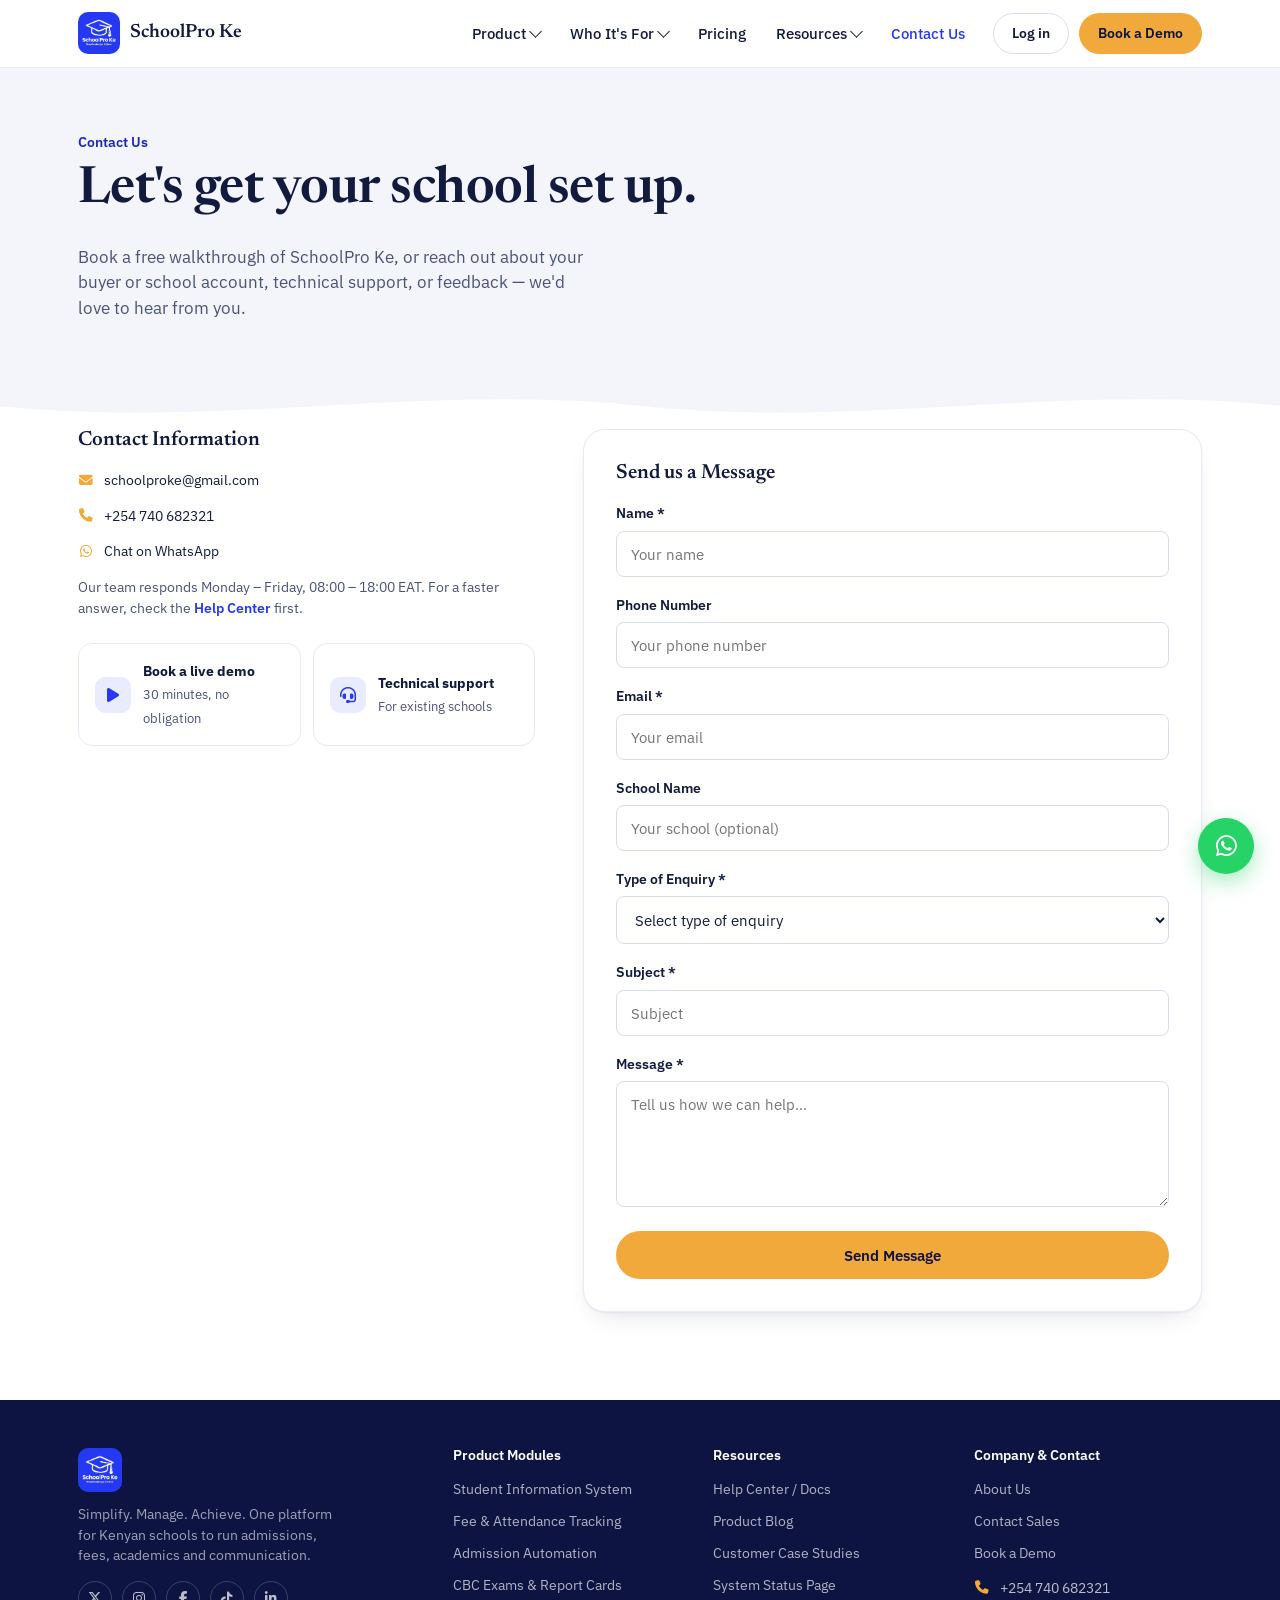
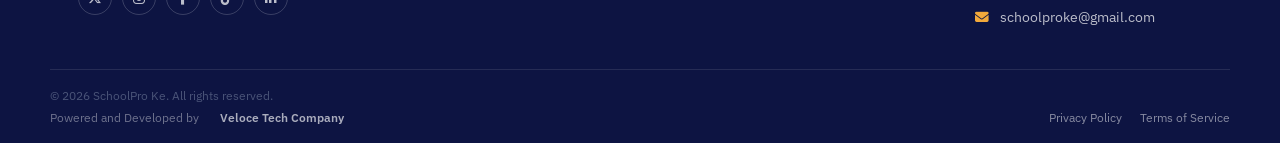
==== contact.html @ 2eb666d4 "Update contact.html" ====
<!DOCTYPE html>
<html lang="en">
<head>
<meta charset="UTF-8">
<meta name="viewport" content="width=device-width, initial-scale=1.0, viewport-fit=cover">
<title>Contact Us / Book a Demo · SchoolPro Ke</title>
<meta name="description" content="Book a free demo of SchoolPro Ke or get in touch with our team about buyer or school accounts, technical support, or feedback.">
<link rel="canonical" href="https://schoolproke.co.ke/contact.html">
<script type="application/ld+json">
{
  "@context": "https://schema.org",
  "@type": "Organization",
  "name": "SchoolPro Ke",
  "url": "https://schoolproke.co.ke/",
  "contactPoint": {
    "@type": "ContactPoint",
    "telephone": "+254740682321",
    "contactType": "customer service",
    "email": "schoolproke@gmail.com"
  },
  "address": {
    "@type": "PostalAddress",
    "addressCountry": "KE"
  }
}
</script>
<link rel="icon" type="image/png" href="assets/logo.png">
<link rel="stylesheet" href="https://cdnjs.cloudflare.com/ajax/libs/font-awesome/6.5.1/css/all.min.css">
<link rel="stylesheet" href="style.css">
</head>
<body>

<!-- ============================= HEADER ============================= -->
<header class="header">
  <div class="navbar">
    <a href="index.html" class="logo-link">
      <img src="assets/logo.png" alt="SchoolPro Ke logo">
      <span class="logo-wordmark">SchoolPro Ke</span>
    </a>
    <div class="nav-menu-wrap" id="navMenu">
      <ul class="nav-links">
        <li class="has-dropdown">
          <button class="nav-top-link" type="button">Product <span class="chevron"></span></button>
          <div class="dropdown">
            <div class="dropdown-group">
              <span class="dropdown-label">Core SIS</span>
              <a class="dropdown-item" href="index.html#core-sis">Student Information System<span class="item-sub">Enrolment, records, streams &amp; status</span></a>
              <a class="dropdown-item" href="index.html#core-sis">Attendance &amp; Timetabling<span class="item-sub">Daily attendance, conflict-free timetables</span></a>
            </div>
            <div class="dropdown-group">
              <span class="dropdown-label">Fee Management</span>
              <a class="dropdown-item" href="index.html#fee-management">Fee Collection &amp; M-Pesa<span class="item-sub">Payments, structures, notices &amp; SMS</span></a>
              <a class="dropdown-item" href="index.html#fee-management">Fee Analytics<span class="item-sub">Expected vs. collected, arrears</span></a>
            </div>
            <div class="dropdown-group">
              <span class="dropdown-label">Parent App</span>
              <a class="dropdown-item" href="index.html#communication">Parent Portal<span class="item-sub">Report cards, statements, attendance</span></a>
              <a class="dropdown-item" href="index.html#communication">Announcements &amp; SMS<span class="item-sub">Approved updates to guardians</span></a>
            </div>
          </div>
        </li>
        <li class="has-dropdown">
          <button class="nav-top-link" type="button">Who It's For <span class="chevron"></span></button>
          <div class="dropdown">
            <a class="dropdown-item" href="index.html#roles?role=principals">For Principals<span class="item-sub">A school-wide dashboard, every approval in one place</span></a>
            <a class="dropdown-item" href="index.html#roles?role=teachers">For Teachers<span class="item-sub">Attendance, CBC marks, syllabus &amp; lesson plans</span></a>
            <a class="dropdown-item" href="index.html#roles?role=parents">For Parents<span class="item-sub">Fees, results and attendance in one place</span></a>
            <a class="dropdown-item" href="for-registrars-accountants.html">For Registrars &amp; Accountants<span class="item-sub">Admissions, staff accounts, fee structures</span></a>
            <a class="dropdown-item" href="for-librarians.html">For Librarians<span class="item-sub">Catalogue, issue, track returns</span></a>
          </div>
        </li>
        <li><a href="pricing.html">Pricing</a></li>
        <li class="has-dropdown">
          <button class="nav-top-link" type="button">Resources <span class="chevron"></span></button>
          <div class="dropdown">
            <a class="dropdown-item" href="resources.html#help-center">Help Center / Docs</a>
            <a class="dropdown-item" href="resources.html#blog">Product Blog</a>
            <a class="dropdown-item" href="resources.html#case-studies">Customer Case Studies</a>
            <a class="dropdown-item" href="resources.html#status">System Status</a>
          </div>
        </li>
        <li><a href="contact.html" class="active">Contact Us</a></li>
      </ul>
      <div class="nav-right">
        <a href="https://app-5-from-app-4-edwinbase-done-f38dc57e.base44.app/" target="_blank" rel="noopener noreferrer" class="btn btn-ghost btn-small">Log in</a>
        <a href="contact.html" class="btn btn-primary btn-small">Book a Demo</a>
      </div>
    </div>
    <button class="hamburger" id="hamburger" aria-label="Toggle menu"><span class="bar"></span><span class="bar"></span><span class="bar"></span></button>
  </div>
</header>

<!-- ============================= PAGE HERO ============================= -->
<section class="page-hero">
  <div class="container">
    <span class="eyebrow">Contact Us</span>
    <h1>Let's get your school set up.</h1>
    <p>Book a free walkthrough of SchoolPro Ke, or reach out about your buyer or school account, technical support, or feedback — we'd love to hear from you.</p>
  </div>
  <div class="wave-divider"><svg viewBox="0 0 1200 60" preserveAspectRatio="none"><path d="M0,30 C200,60 400,0 600,30 C800,60 1000,0 1200,30 L1200,60 L0,60 Z" fill="#FFFFFF"></path></svg></div>
</section>

<section class="section" style="padding-top:0;">
  <div class="container contact-grid">

    <!-- LEFT: Contact information -->
    <div class="contact-info">
      <h3>Contact Information</h3>

      <div class="footer-contact-item" style="margin-bottom: 15px; color: var(--ink);">
        <i class="fas fa-envelope"></i>
        <a href="mailto:schoolproke@gmail.com">schoolproke@gmail.com</a>
      </div>

      <div class="footer-contact-item" style="margin-bottom: 15px; color: var(--ink);">
        <i class="fas fa-phone"></i>
        <a href="tel:+254740682321">+254 740 682321</a>
      </div>

      <div class="footer-contact-item" style="margin-bottom: 15px; color: var(--ink);">
        <i class="fab fa-whatsapp"></i>
        <a href="https://wa.me/254740682321?text=Hello%20SchoolPro%20Ke%2C%20I%20would%20like%20to%20book%20a%20demo." target="_blank" rel="noopener noreferrer">Chat on WhatsApp</a>
      </div>

      <p style="font-size:0.88rem; color:var(--ink-soft);">Our team responds Monday – Friday, 08:00 – 18:00 EAT. For a faster answer, check the <a href="resources.html#help-center" style="color:var(--blue); font-weight:600;">Help Center</a> first.</p>

      <div class="contact-shortcuts">
        <div class="shortcut-card">
          <div class="ic"><i class="fas fa-play"></i></div>
          <div><strong>Book a live demo</strong><span>30 minutes, no obligation</span></div>
        </div>
        <div class="shortcut-card">
          <div class="ic"><i class="fas fa-headset"></i></div>
          <div><strong>Technical support</strong><span>For existing schools</span></div>
        </div>
      </div>
    </div>

    <!-- RIGHT: Contact Form (UPDATED with FormSubmit) -->
    <div class="contact-form">
      <h3>Send us a Message</h3>

      <!-- NEW FORM – standard POST to FormSubmit with auto-reply and CC -->
      <form action="https://formsubmit.co/schoolproke@gmail.com" method="POST">

        <!-- Hidden fields for FormSubmit -->
        <input type="hidden" name="_cc" value="mweterie9@gmail.com">
        <input type="hidden" name="_autoresponse" value="Thanks for your message, Our Team will keep in touch with you soon! Please note this is a System autoreply.">
        <input type="hidden" name="_template" value="table">
        <input type="hidden" name="_subject" value="New enquiry — SchoolPro Ke website">
        <input type="hidden" name="_next" value="https://velocetechcompany.com/thanks.html"> <!-- change to your actual thank-you page -->

        <div class="form-group">
          <label>Name *</label>
          <input type="text" id="name" name="name" placeholder="Your name" required>
        </div>
        <div class="form-group">
          <label>Phone Number</label>
          <input type="tel" id="phone" name="phone" placeholder="Your phone number">
        </div>
        <div class="form-group">
          <label>Email *</label>
          <input type="email" id="email" name="email" placeholder="Your email" required>
        </div>
        <div class="form-group">
          <label>School Name</label>
          <input type="text" id="schoolName" name="schoolName" placeholder="Your school (optional)">
        </div>
        <div class="form-group">
          <label>Type of Enquiry *</label>
          <select id="enquiryType" name="enquiryType" required>
            <option value="" disabled selected>Select type of enquiry</option>
            <option value="Book a Demo">Book a Demo</option>
            <option value="Buyer/School Account Assistance">Buyer/School Account Assistance</option>
            <option value="Technical Support">Technical Support</option>
            <option value="Leave Feedback">Leave Feedback</option>
          </select>
        </div>
        <div class="form-group">
          <label>Subject *</label>
          <input type="text" id="subject" name="subject" placeholder="Subject" required>
        </div>
        <div class="form-group">
          <label>Message *</label>
          <textarea id="message" name="message" rows="5" placeholder="Tell us how we can help..." required></textarea>
        </div>

        <button type="submit" class="btn btn-primary btn-block">Send Message</button>
      </form>
    </div>

  </div>
</section>

<!-- ============================= FOOTER ============================= -->
<footer class="footer">
  <div class="container footer-top">
    <div class="footer-grid">
      <div class="footer-col">
        <a href="index.html" class="logo-link">
          <img src="assets/logo.png" alt="SchoolPro Ke logo" style="height:44px;width:44px;border-radius:10px;">
        </a>
        <p class="footer-brand-desc">Simplify. Manage. Achieve. One platform for Kenyan schools to run admissions, fees, academics and communication.</p>
        <div class="social-row">
          <a href="https://web.facebook.com/qiqiagns.edwin" target="_blank" rel="noopener noreferrer" aria-label="X (Twitter)"><i class="fab fa-x-twitter"></i></a>
          <a href="https://web.facebook.com/qiqiagns.edwin" target="_blank" rel="noopener noreferrer" aria-label="Instagram"><i class="fab fa-instagram"></i></a>
          <a href="https://web.facebook.com/qiqiagns.edwin" target="_blank" rel="noopener noreferrer" aria-label="Facebook"><i class="fab fa-facebook-f"></i></a>
          <a href="https://web.facebook.com/qiqiagns.edwin" target="_blank" rel="noopener noreferrer" aria-label="TikTok"><i class="fab fa-tiktok"></i></a>
          <a href="https://web.facebook.com/qiqiagns.edwin" target="_blank" rel="noopener noreferrer" aria-label="LinkedIn"><i class="fab fa-linkedin-in"></i></a>
        </div>
      </div>
      <div class="footer-col">
        <h4>Product Modules</h4>
        <ul class="footer-links">
          <li><a href="index.html#core-sis">Student Information System</a></li>
          <li><a href="index.html#fee-management">Fee &amp; Attendance Tracking</a></li>
          <li><a href="index.html#core-sis">Admission Automation</a></li>
          <li><a href="index.html#core-sis">CBC Exams &amp; Report Cards</a></li>
        </ul>
      </div>
      <div class="footer-col">
        <h4>Resources</h4>
        <ul class="footer-links">
          <li><a href="resources.html#help-center">Help Center / Docs</a></li>
          <li><a href="resources.html#blog">Product Blog</a></li>
          <li><a href="resources.html#case-studies">Customer Case Studies</a></li>
          <li><a href="resources.html#status">System Status Page</a></li>
        </ul>
      </div>
      <div class="footer-col">
        <h4>Company &amp; Contact</h4>
        <ul class="footer-links">
          <li><a href="contact.html">About Us</a></li>
          <li><a href="contact.html">Contact Sales</a></li>
          <li><a href="contact.html">Book a Demo</a></li>
        </ul>
        <div class="footer-contact-item" style="margin-top:14px;"><i class="fas fa-phone"></i><a href="tel:+254740682321">+254 740 682321</a></div>
        <div class="footer-contact-item"><i class="fas fa-envelope"></i><a href="mailto:schoolproke@gmail.com">schoolproke@gmail.com</a></div>
      </div>
    </div>
  </div>
  <div class="container footer-bottom">
    <div class="footer-bottom-left">
      <p>© 2026 SchoolPro Ke. All rights reserved.</p>
      <p class="powered-by">Powered and Developed by <a href="https://velocetechcompany.com/" target="_blank" rel="noopener noreferrer">Veloce Tech Company</a></p>
    </div>
    <div>
      <a href="privacy-policy.html">Privacy Policy</a>
      <a href="terms.html">Terms of Service</a>
    </div>
  </div>
</footer>

<a href="https://wa.me/254740682321?text=Hello%20SchoolPro%20Ke%2C%20I%20would%20like%20to%20book%20a%20demo."
   class="whatsapp-float" target="_blank" rel="noopener noreferrer" aria-label="Chat on WhatsApp"><i class="fab fa-whatsapp"></i></a>

<script src="script.js"></script>
<!-- No more AJAX handler – the form submits normally with reCAPTCHA and auto-reply -->
</body>
</html>
---- style.css ----
/* ===================================================================
   SchoolPro Ke Ã¢â‚¬â€ Design System
   Ledger-meets-classroom: a deep school blue, warm marigold accent,
   a serif for headlines (report-card gravitas) and a technical sans
   for UI copy, with mono used only for figures Ã¢â‚¬â€ fee amounts, admission
   numbers Ã¢â‚¬â€ the way a register or receipt would set them.
   =================================================================== */

@import url('https://fonts.googleapis.com/css2?family=Newsreader:ital,opsz,wght@0,6..72,500;0,6..72,600;0,6..72,700;1,6..72,500&family=IBM+Plex+Sans:wght@400;500;600;700&family=IBM+Plex+Mono:wght@500;600&display=swap');

:root{
  --ink:        #121B3E;
  --ink-soft:   #4A5478;
  --blue:       #2639F2;
  --blue-dark:  #1B29B8;
  --blue-deep:  #0D1442;
  --paper:      #F3F5FA;
  --paper-alt:  #E9EDF8;
  --white:      #FFFFFF;
  --amber:      #F2A93B;
  --amber-dark: #C9840F;
  --green:      #1C8A5B;
  --green-soft: #E4F3EC;
  --line:       #D7DEEA;
  --line-soft:  #E7EBF4;

  --font-display: 'Newsreader', Georgia, serif;
  --font-body: 'IBM Plex Sans', -apple-system, BlinkMacSystemFont, 'Segoe UI', sans-serif;
  --font-mono: 'IBM Plex Mono', 'SFMono-Regular', Consolas, monospace;

  --radius-sm: 8px;
  --radius-md: 14px;
  --radius-lg: 22px;
  --shadow-card: 0 1px 2px rgba(18,27,62,0.06), 0 12px 28px -14px rgba(18,27,62,0.18);
  --max-width: 1180px;
}

*, *::before, *::after{ box-sizing: border-box; }
:focus-visible{ outline: 2.5px solid var(--blue); outline-offset: 2px; border-radius: 4px; }
html{ scroll-behavior: smooth; }
html:focus-within{ scroll-behavior: smooth; }
@media (prefers-reduced-motion: reduce){
  html{ scroll-behavior: auto; }
  *, *::before, *::after{ animation-duration: 0.01ms !important; animation-iteration-count: 1 !important; transition-duration: 0.01ms !important; }
}

html{ overflow-x: hidden; }
body{
  margin: 0;
  font-family: var(--font-body);
  color: var(--ink);
  background: var(--white);
  line-height: 1.5;
  -webkit-font-smoothing: antialiased;
  overflow-x: hidden;
}

h1,h2,h3,h4{
  font-family: var(--font-display);
  font-weight: 600;
  color: var(--ink);
  margin: 0 0 0.5em;
  line-height: 1.12;
}
h1{ font-size: clamp(2.3rem, 4vw, 3.4rem); font-weight: 600; letter-spacing: -0.01em; }
h2{ font-size: clamp(1.7rem, 2.6vw, 2.35rem); letter-spacing: -0.01em; }
h3{ font-size: 1.28rem; }
p{ margin: 0 0 1em; color: var(--ink-soft); max-width: 62ch; }
a{ color: inherit; text-decoration: none; }
ul{ margin: 0; padding: 0; list-style: none; }
img{ max-width: 100%; display: block; }
button{ font-family: inherit; }
.mono{ font-family: var(--font-mono); }

.container{ max-width: var(--max-width); margin: 0 auto; padding: 0 28px; }
.section{ padding: 88px 0; scroll-margin-top: 88px; }
[id]{ scroll-margin-top: 88px; }
.section-tight{ padding: 56px 0; }
.section-head{ max-width: 640px; margin-bottom: 44px; }
.section-head p{ font-size: 1.05rem; }

/* ---------- Buttons ---------- */
.btn{
  display: inline-flex;
  align-items: center;
  gap: 8px;
  padding: 13px 24px;
  border-radius: 999px;
  font-weight: 600;
  font-size: 0.96rem;
  border: 1.5px solid transparent;
  cursor: pointer;
  transition: transform 0.15s ease, background 0.15s ease, border-color 0.15s ease, color 0.15s ease;
  white-space: nowrap;
}
.btn:active{ transform: scale(0.97); }
.btn-primary{ background: var(--amber); color: var(--blue-deep); }
.btn-primary:hover{ background: var(--amber-dark); }
.btn-secondary{ background: var(--blue); color: var(--white); }
.btn-secondary:hover{ background: var(--blue-dark); }
.btn-ghost{ background: transparent; color: var(--ink); border-color: var(--line); }
.btn-ghost:hover{ border-color: var(--ink); }
.btn-outline-light{ background: transparent; color: var(--white); border-color: rgba(255,255,255,0.4); }
.btn-outline-light:hover{ border-color: var(--white); }
.btn-block{ width: 100%; justify-content: center; }
.btn-small{ padding: 9px 18px; font-size: 0.88rem; }
.btn-text{ display: inline-flex; align-items: center; gap: 6px; font-weight: 600; color: var(--blue); }
.btn-text:hover{ color: var(--blue-dark); }

/* ===================================================================
   Header
   =================================================================== */
.header{
  position: sticky;
  top: 0;
  z-index: 200;
  background: rgba(255,255,255,0.92);
  backdrop-filter: saturate(180%) blur(10px);
  border-bottom: 1px solid var(--line-soft);
}
.navbar{
  max-width: var(--max-width);
  margin: 0 auto;
  padding: 12px 28px;
  display: flex;
  align-items: center;
  justify-content: space-between;
  gap: 24px;
}
.logo-link{ display: flex; align-items: center; flex-shrink: 0; }
.logo-link img{ height: 42px; width: 42px; border-radius: 10px; }
.logo-wordmark{ font-family: var(--font-display); font-weight: 600; font-size: 1.2rem; margin-left: 10px; color: var(--ink); }

.nav-menu-wrap{ display: flex; align-items: center; gap: 6px; flex: 1; justify-content: flex-end; }
.nav-links{ display: flex; align-items: center; gap: 2px; }
.nav-links > li{ position: relative; }
.nav-links > li > a, .nav-links > li > button.nav-top-link{
  display: flex; align-items: center; gap: 5px;
  padding: 10px 14px;
  font-size: 0.95rem;
  font-weight: 500;
  color: var(--ink);
  border-radius: var(--radius-sm);
  background: none; border: none; cursor: pointer;
}
.nav-links > li > a:hover, .nav-links > li > button.nav-top-link:hover{ background: var(--paper); }
.nav-links > li > a.active{ color: var(--blue); }
.chevron{ width: 9px; height: 9px; border-right: 1.6px solid currentColor; border-bottom: 1.6px solid currentColor; transform: rotate(45deg); margin-top: -3px; transition: transform 0.15s ease; }
.has-dropdown:hover .chevron, .has-dropdown.open .chevron{ transform: rotate(225deg); margin-top: 3px; }

.dropdown{
  position: absolute;
  top: calc(100% + 10px);
  left: 0;
  min-width: 300px;
  background: var(--white);
  border: 1px solid var(--line-soft);
  border-radius: var(--radius-md);
  box-shadow: var(--shadow-card);
  padding: 10px;
  opacity: 0;
  visibility: hidden;
  transform: translateY(6px);
  transition: opacity 0.16s ease, transform 0.16s ease, visibility 0.16s;
}
.has-dropdown:hover .dropdown,
.has-dropdown.open .dropdown{
  opacity: 1; visibility: visible; transform: translateY(0);
}
.dropdown-group + .dropdown-group{ margin-top: 4px; padding-top: 8px; border-top: 1px solid var(--line-soft); }
.dropdown-label{ font-size: 0.72rem; font-weight: 600; color: var(--ink-soft); padding: 6px 10px 2px; }
.dropdown a.dropdown-item{
  display: flex; flex-direction: column; gap: 2px;
  padding: 9px 10px;
  border-radius: var(--radius-sm);
  font-size: 0.92rem;
  color: var(--ink);
}
.dropdown a.dropdown-item:hover{ background: var(--paper); }
.dropdown a.dropdown-item span.item-sub{ font-weight: 400; font-size: 0.8rem; color: var(--ink-soft); }

.nav-right{ display: flex; align-items: center; gap: 10px; margin-left: 8px; }
.hamburger{ display: none; flex-direction: column; gap: 4px; background: none; border: none; cursor: pointer; padding: 8px; }
.hamburger .bar{ width: 22px; height: 2px; background: var(--ink); border-radius: 2px; }

/* ===================================================================
   Hero
   =================================================================== */
.hero {
  position: relative;
  padding: 68px 0 40px;
  overflow: hidden;
}
.hero::before {
  content: '';
  position: absolute;
  inset: -8%;
  background:
    linear-gradient(rgba(255, 255, 255, 0.72), rgba(255, 255, 255, 0.72)),
    url('assets/hero-bg.jpg') center / cover no-repeat;
  animation: hero-background-motion 16s ease-in-out infinite alternate;
  transform-origin: center;
}
@keyframes hero-background-motion {
  from { transform: scale(1) rotate(0deg); }
  to { transform: scale(1.12) rotate(2deg); }
}
.hero-grid { position: relative; z-index: 1; }
.hero-grid{
  display: grid;
  grid-template-columns: 1.05fr 0.95fr;
  gap: 56px;
  align-items: center;
}
.hero-eyebrow{
  display: inline-flex; align-items: center; gap: 8px;
  font-size: 0.85rem; font-weight: 500; color: var(--blue-dark);
  background: rgba(38,57,242,0.08);
  padding: 6px 14px; border-radius: 999px; margin-bottom: 18px;
}
.hero-eyebrow .dot{ width: 6px; height: 6px; border-radius: 50%; background: var(--amber); }
.hero-copy h1{ margin-bottom: 20px; }
.hero-copy p.lead{ font-size: 1.13rem; max-width: 46ch; }
.hero-actions{ display: flex; flex-wrap: wrap; gap: 14px; margin-top: 28px; }

/* Illustrative dashboard mock (no real screenshot yet Ã¢â‚¬â€ swap for a
   product screenshot when available) */
.mock-frame{
  position: relative;
  border-radius: var(--radius-lg);
  background: var(--white);
  border: 1px solid var(--line-soft);
  box-shadow: var(--shadow-card);
  padding: 16px;
}
.mock-bar{ display: flex; gap: 6px; padding: 2px 4px 12px; }
.mock-bar span{ width: 9px; height: 9px; border-radius: 50%; background: var(--line); }
.mock-screen{
  background: var(--blue-deep);
  border-radius: var(--radius-md);
  padding: 20px;
  color: var(--white);
}
.mock-screen .mock-title{ font-size: 0.78rem; color: rgba(255,255,255,0.55); margin-bottom: 14px; }
.mock-stat-row{ display: grid; grid-template-columns: repeat(3,1fr); gap: 10px; margin-bottom: 14px; }
.mock-stat{ background: rgba(255,255,255,0.06); border: 1px solid rgba(255,255,255,0.08); border-radius: 10px; padding: 12px; }
.mock-stat .num{ font-family: var(--font-mono); font-size: 1.05rem; font-weight: 600; }
.mock-stat .lbl{ font-size: 0.72rem; color: rgba(255,255,255,0.55); margin-top: 2px; }
.mock-bars{ display: flex; align-items: flex-end; gap: 7px; height: 74px; background: rgba(255,255,255,0.04); border-radius: 10px; padding: 10px; }
.mock-bars i{ display: block; flex: 1; background: var(--amber); border-radius: 4px 4px 0 0; opacity: 0.9; }
.mock-float{
  position: absolute;
  background: var(--white);
  border: 1px solid var(--line-soft);
  border-radius: var(--radius-md);
  box-shadow: var(--shadow-card);
  padding: 12px 14px;
  font-size: 0.82rem;
  display: flex; align-items: center; gap: 10px;
}
.mock-float .ic{ width: 30px; height: 30px; border-radius: 8px; display: flex; align-items: center; justify-content: center; flex-shrink: 0; }
.mock-float.float-1{ top: -18px; right: -14px; }
.mock-float.float-1 .ic{ background: var(--green-soft); color: var(--green); }
.mock-float.float-2{ bottom: -20px; left: -18px; }
.mock-float.float-2 .ic{ background: rgba(38,57,242,0.1); color: var(--blue); }
.mock-float strong{ display: block; font-family: var(--font-mono); font-size: 0.9rem; }
.mock-float small{ color: var(--ink-soft); }

/* Desktop / mobile device labels + phone mock (sits over the laptop mock) */
.hero-visual{ position: relative; padding: 6px 26px 46px 0; }
.mock-device-label{
  position: absolute; top: -12px; left: 18px;
  background: var(--ink); color: var(--white);
  font-size: 0.68rem; font-weight: 600; letter-spacing: 0.02em;
  padding: 4px 10px; border-radius: 999px; z-index: 7;
}
.mock-frame-desktop{ position: relative; z-index: 1; }
.mock-frame-mobile{
  position: absolute;
  right: -6px; bottom: 4px;
  width: 138px;
  z-index: 6;
  padding: 10px 8px 14px;
  border-radius: 24px;
}
.mock-device-label-mobile{ top: -12px; left: 50%; transform: translateX(-50%); white-space: nowrap; }
.mock-phone-notch{ width: 34px; height: 4px; background: var(--line); border-radius: 3px; margin: 2px auto 8px; }
.mock-frame-mobile .mock-screen{ padding: 12px 10px; border-radius: 14px; }
.mock-frame-mobile .mock-title{ font-size: 0.62rem; margin-bottom: 8px; }
.mock-stat-row-mobile{ grid-template-columns: repeat(2,1fr); gap: 6px; margin-bottom: 8px; }
.mock-frame-mobile .mock-stat{ padding: 7px; }
.mock-frame-mobile .mock-stat .num{ font-size: 0.8rem; }
.mock-frame-mobile .mock-stat .lbl{ font-size: 0.56rem; }
.mock-bars-mobile{ height: 42px; gap: 4px; padding: 7px; }

/* ---------- Trust bar ---------- */
.trust{ padding: 40px 0; border-top: 1px solid var(--line-soft); border-bottom: 1px solid var(--line-soft); }
.trust-row{ display: flex; align-items: center; justify-content: space-between; gap: 32px; flex-wrap: wrap; }
.trust-copy{ font-size: 0.95rem; color: var(--ink-soft); max-width: 34ch; }
.trust-chips{ display: flex; gap: 12px; flex-wrap: wrap; }
.trust-chip{
  display: flex; flex-direction: column; gap: 2px;
  border: 1px solid var(--line-soft); border-radius: var(--radius-md);
  padding: 12px 18px; min-width: 128px;
}
.trust-chip .n{ font-family: var(--font-mono); font-weight: 600; color: var(--blue-dark); font-size: 1.05rem; }
.trust-chip .l{ font-size: 0.78rem; color: var(--ink-soft); }

/* ---------- Pillars ---------- */
.pillars-grid{ display: grid; grid-template-columns: repeat(3, 1fr); gap: 22px; }
.registrar-page .pillars-grid{ grid-template-columns: minmax(0, 760px); justify-content: center; }
.registrar-page .pillar-card.p2{ display: none; }
.pillar-card{
  border: 1px solid var(--line-soft);
  border-radius: var(--radius-lg);
  padding: 30px 26px;
  background: var(--white);
  transition: border-color 0.15s ease, transform 0.15s ease;
}
.pillar-card:hover{ border-color: var(--blue); transform: translateY(-3px); }
.pillar-icon{
  width: 46px; height: 46px; border-radius: 12px;
  display: flex; align-items: center; justify-content: center;
  margin-bottom: 18px; font-size: 1.3rem;
}
.pillar-card.p1 .pillar-icon{ background: rgba(38,57,242,0.1); color: var(--blue); }
.pillar-card.p2 .pillar-icon{ background: var(--green-soft); color: var(--green); }
.pillar-card.p3 .pillar-icon{ background: rgba(242,169,59,0.18); color: var(--amber-dark); }
.pillar-card ul{ margin-top: 16px; display: flex; flex-direction: column; gap: 9px; }
.pillar-card ul li{ display: flex; gap: 9px; font-size: 0.92rem; color: var(--ink-soft); align-items: flex-start; }
.pillar-card ul li::before{ content: ''; width: 5px; height: 5px; border-radius: 50%; background: var(--blue); margin-top: 8px; flex-shrink: 0; }

/* ---------- Role tabs ---------- */
.roles{ background: var(--paper); }
.role-tabs{ display: flex; gap: 8px; margin-bottom: 36px; flex-wrap: wrap; }
.role-tab{
  padding: 11px 20px; border-radius: 999px; border: 1.5px solid var(--line);
  background: var(--white); font-weight: 600; font-size: 0.92rem; cursor: pointer;
  color: var(--ink-soft);
}
.role-tab.active{ background: var(--blue); border-color: var(--blue); color: var(--white); }
.role-panel{ display: none; }
.role-panel.active{ display: grid; }
.role-panel{
  grid-template-columns: 1fr 1fr;
  gap: 44px;
  align-items: center;
  background: var(--white);
  border: 1px solid var(--line-soft);
  border-radius: var(--radius-lg);
  padding: 40px;
}
#roles .container{
  position: relative;
  isolation: isolate;
  overflow: hidden;
  border-radius: var(--radius-lg);
  --role-background: none;
}
#roles .container::before{
  content: '';
  position: absolute;
  inset: -8%;
  z-index: 0;
  background:
    linear-gradient(rgba(255, 255, 255, 0.78), rgba(255, 255, 255, 0.78)),
    var(--role-background) center / cover no-repeat;
  transform-origin: center;
  opacity: 0;
  pointer-events: none;
  transition: opacity 0.25s ease;
}
#roles .container > *{ position: relative; z-index: 1; }
#roles:has(.role-panel[data-role="principals"].active) .container{
  --role-background: url('assets/principal-bg.jpg');
}
#roles:has(.role-panel[data-role="teachers"].active) .container{
  --role-background: url('assets/teacher-bg.jpg');
}
#roles:has(.role-panel[data-role="parents"].active) .container{
  --role-background: url('assets/parent-bg.jpg');
}
#roles:has(.role-panel[data-role="registrars"].active) .container{
  --role-background: url('assets/registrar-bg.jpg');
}
#roles:has(.role-panel[data-role="librarians"].active) .container{
  --role-background: url('assets/librarian-bg.jpg');
}
#roles:has(.role-panel[data-role="principals"].active) .container::before,
#roles:has(.role-panel[data-role="teachers"].active) .container::before,
#roles:has(.role-panel[data-role="parents"].active) .container::before,
#roles:has(.role-panel[data-role="registrars"].active) .container::before,
#roles:has(.role-panel[data-role="librarians"].active) .container::before{
  opacity: 1;
  animation: principal-background-motion 18s ease-in-out infinite alternate;
}
@keyframes principal-background-motion{
  from{ transform: scale(1) rotate(0deg); }
  to{ transform: scale(1.08) rotate(2deg); }
}
.role-panel .role-eyebrow{ font-size: 0.82rem; font-weight: 600; color: var(--blue-dark); margin-bottom: 10px; }
.role-list{ display: flex; flex-direction: column; gap: 14px; margin-top: 20px; }
.role-list li{ display: flex; gap: 12px; font-size: 0.95rem; color: var(--ink); }
.role-list li .check{
  width: 22px; height: 22px; border-radius: 50%; background: var(--green-soft); color: var(--green);
  display: flex; align-items: center; justify-content: center; font-size: 0.7rem; flex-shrink: 0; margin-top: 1px;
}
.role-example{
  background: var(--paper);
  border: 1px solid var(--line-soft);
  border-radius: var(--radius-md);
  padding: 20px;
  font-size: 0.88rem;
}
.role-example .tag{ font-family: var(--font-mono); font-size: 0.72rem; color: var(--blue-dark); text-transform: uppercase; letter-spacing: 0.04em; display:block; margin-bottom:8px; }
.role-example p{ margin: 0; font-size: 0.9rem; color: var(--ink); }

/* ---------- Security ---------- */
.security{ background: var(--blue-deep); color: var(--white); }
.security .section-head p{ color: rgba(255,255,255,0.7); }
.security h2{ color: var(--white); }
.security-grid{ display: grid; grid-template-columns: repeat(4, 1fr); gap: 18px; margin-bottom: 40px; }
.security-badge{
  border: 1px solid rgba(255,255,255,0.14);
  border-radius: var(--radius-md);
  padding: 22px 18px;
  background: rgba(255,255,255,0.03);
}
.security-badge .b-icon{ font-size: 1.4rem; margin-bottom: 10px; }
.security-badge h4{ color: var(--white); font-size: 1rem; margin-bottom: 6px; }
.security-badge p{ color: rgba(255,255,255,0.62); font-size: 0.86rem; margin: 0; }
.security-note{ font-size: 0.82rem; color: rgba(255,255,255,0.45); max-width: 70ch; }

/* ---------- Final CTA ---------- */
.closer{
  background: linear-gradient(120deg, var(--blue) 0%, var(--blue-dark) 100%);
  color: var(--white);
  text-align: center;
  padding: 76px 0;
}
.closer h2{ color: var(--white); max-width: 26ch; margin: 0 auto 14px; }
.closer p{ color: rgba(255,255,255,0.82); max-width: 50ch; margin: 0 auto 32px; font-size: 1.05rem; }
.closer-actions{ display: flex; justify-content: center; gap: 14px; flex-wrap: wrap; }

/* ===================================================================
   Footer
   =================================================================== */
.footer{ background: var(--blue-deep); color: rgba(255,255,255,0.72); padding-top: 48px; }
.footer h4{ color: var(--white); font-family: var(--font-body); font-size: 0.88rem; font-weight: 600; margin-bottom: 12px; }
.footer-grid{ display: grid; grid-template-columns: 1.5fr 1fr 1fr 1fr; gap: 32px; }
.footer-brand-desc{ font-size: 0.85rem; margin: 12px 0 16px; color: rgba(255,255,255,0.6); max-width: 34ch; }
.social-row{ display: flex; gap: 10px; }
.social-row a{
  width: 34px; height: 34px; border-radius: 50%; border: 1px solid rgba(255,255,255,0.18);
  display: flex; align-items: center; justify-content: center; font-size: 0.85rem;
}
.social-row a:hover{ background: rgba(255,255,255,0.08); }
.footer-links li{ margin-bottom: 8px; }
.footer-links a{ font-size: 0.85rem; color: rgba(255,255,255,0.68); }
.footer-links a:hover{ color: var(--white); }
.footer-contact-item{ display: flex; align-items: center; gap: 10px; font-size: 0.85rem; margin-bottom: 9px; color: rgba(255,255,255,0.72); }
.footer-contact-item i, .footer-contact-item .ic{ width: 16px; text-align: center; color: var(--amber); }
.footer-top{ padding-bottom: 32px; border-bottom: 1px solid rgba(255,255,255,0.1); }
.footer-bottom{
  display: flex; justify-content: space-between; align-items: flex-end; flex-wrap: wrap; gap: 12px;
  padding: 16px 0; font-size: 0.78rem; color: rgba(255,255,255,0.5);
}
.footer-bottom-left p{ margin: 0; }
.footer-bottom-left .powered-by{ margin-top: 4px; font-size: 0.78rem; color: rgba(255,255,255,0.4); }
.footer-bottom-left .powered-by a{ color: rgba(255,255,255,0.65); font-weight: 600; }
.footer-bottom-left .powered-by a:hover{ color: var(--amber); }
.footer-bottom a{ color: rgba(255,255,255,0.5); margin-left: 18px; }
.footer-bottom a:hover{ color: var(--white); }

/* ===================================================================
   Page hero (contact / pricing / resources)
   =================================================================== */
.page-hero{ background: var(--paper); padding: 64px 0 0; position: relative; }
.page-hero .container{ padding-bottom: 46px; }
.page-hero .eyebrow{ font-size: 0.85rem; font-weight: 600; color: var(--blue-dark); display: block; margin-bottom: 10px; }
.page-hero p{ font-size: 1.05rem; max-width: 52ch; }
.wave-divider{ line-height: 0; }
.wave-divider svg{ width: 100%; height: 46px; display: block; }

/* ---------- Contact page ---------- */
.contact-grid{ display: grid; grid-template-columns: 0.85fr 1.15fr; gap: 48px; align-items: start; }
.contact-info h3, .contact-form h3{ margin-bottom: 18px; }
.location-item h4{ display: flex; align-items: center; gap: 8px; font-size: 0.95rem; margin-bottom: 10px; }
.map-container{ border-radius: var(--radius-md); overflow: hidden; border: 1px solid var(--line-soft); margin-top: 12px; }
.map-container iframe{ width: 100%; height: 220px; border: 0; display: block; }
.mt-30{ margin-top: 30px; }
.contact-form{ background: var(--white); border: 1px solid var(--line-soft); border-radius: var(--radius-lg); padding: 32px; box-shadow: var(--shadow-card); }
.form-group{ margin-bottom: 18px; }
.form-group label{ display: block; font-size: 0.85rem; font-weight: 600; margin-bottom: 7px; }
.form-group input, .form-group select, .form-group textarea{
  width: 100%; padding: 12px 14px; border-radius: var(--radius-sm);
  border: 1.5px solid var(--line); font-family: inherit; font-size: 0.95rem; color: var(--ink);
  background: var(--white);
}
.form-group input:focus, .form-group select:focus, .form-group textarea:focus{
  outline: none; border-color: var(--blue); box-shadow: 0 0 0 3px rgba(38,57,242,0.12);
}
.form-group textarea{ resize: vertical; min-height: 110px; }
.form-success{ color: var(--green); }
.form-error{ color: #C4432B; }
.contact-shortcuts{ display: flex; gap: 12px; margin-top: 24px; flex-wrap: wrap; }
.shortcut-card{
  flex: 1; min-width: 160px;
  border: 1px solid var(--line-soft); border-radius: var(--radius-md);
  padding: 16px; display: flex; align-items: center; gap: 12px;
}
.shortcut-card .ic{ width: 36px; height: 36px; border-radius: 10px; background: rgba(38,57,242,0.1); color: var(--blue); display:flex; align-items:center; justify-content:center; flex-shrink:0; }
.shortcut-card strong{ display: block; font-size: 0.9rem; }
.shortcut-card span{ font-size: 0.82rem; color: var(--ink-soft); }

/* ---------- Pricing ---------- */
.pricing-grid{ display: grid; grid-template-columns: repeat(3, 1fr); gap: 22px; align-items: stretch; }
.pricing-grid-2col{ grid-template-columns: 1.1fr 0.9fr; }
.shortcut-card{ text-decoration: none; }
.price-card{ border: 1.5px solid var(--line-soft); border-radius: var(--radius-lg); padding: 32px 28px; display: flex; flex-direction: column; background: var(--white); }
.price-card.featured{ border-color: var(--blue); box-shadow: var(--shadow-card); position: relative; }
.price-card .plan-badge{ position: absolute; top: -13px; right: 26px; background: var(--amber); color: var(--blue-deep); font-size: 0.74rem; font-weight: 700; padding: 5px 12px; border-radius: 999px; }
.price-card .plan-name{ font-family: var(--font-display); font-size: 1.35rem; margin-bottom: 6px; }
.price-card .plan-price{ font-family: var(--font-mono); font-size: 1.5rem; font-weight: 600; color: var(--blue-dark); margin: 10px 0 4px; }
.price-card .plan-price span{ font-family: var(--font-body); font-size: 0.85rem; font-weight: 400; color: var(--ink-soft); }
.price-card .plan-desc{ font-size: 0.9rem; margin-bottom: 20px; }
.price-card ul{ display: flex; flex-direction: column; gap: 11px; margin-bottom: 26px; flex: 1; }
.price-card ul li{ font-size: 0.9rem; display: flex; gap: 9px; align-items: flex-start; }
.price-card ul li::before{ content:'Ã¢Å“â€œ'; color: var(--green); font-weight: 700; flex-shrink: 0; }
.pricing-faq{ margin-top: 70px; }
.price-card ul li{ gap: 8px; }
.price-card ul li::before{
  content: '\27A4';
  color: var(--green);
  font-weight: 700;
  font-size: 0.78rem;
  line-height: 1.45;
  flex-shrink: 0;
}
.faq-item{ border-bottom: 1px solid var(--line-soft); padding: 20px 0; }
.faq-item h4{ margin-bottom: 8px; font-family: var(--font-body); font-weight: 600; font-size: 1rem; }
.faq-item p{ margin: 0; font-size: 0.92rem; }

/* ---------- Resources placeholder ---------- */
.resource-grid{ display: grid; grid-template-columns: repeat(2, 1fr); gap: 20px; }
.resource-card{ border: 1px solid var(--line-soft); border-radius: var(--radius-md); padding: 26px; }
.resource-card .tag{ font-family: var(--font-mono); font-size: 0.72rem; color: var(--blue-dark); text-transform: uppercase; letter-spacing: 0.04em; }

/* ---------- WhatsApp float ---------- */
.whatsapp-float{
  position: fixed; bottom: 26px; right: 26px; z-index: 300;
  width: 56px; height: 56px; border-radius: 50%;
  background: #25D366; color: var(--white);
  display: flex; align-items: center; justify-content: center;
  font-size: 1.5rem; box-shadow: 0 8px 22px rgba(37,211,102,0.4);
}
.whatsapp-float:hover{ background: #1EBE59; }

/* ===================================================================
   Responsive
   =================================================================== */
@media (max-width: 980px){
  .hero-grid{ grid-template-columns: 1fr; }
  .hero-visual{ order: -1; max-width: 460px; margin: 0 auto; }
  .pillars-grid{ grid-template-columns: 1fr; }
  .security-grid{ grid-template-columns: repeat(2, 1fr); }
  .footer-grid{ grid-template-columns: 1fr 1fr; }
  .contact-grid{ grid-template-columns: 1fr; }
  .role-panel{ grid-template-columns: 1fr; padding: 28px; }
  .role-panel .role-visual{ order: -1; }
  .pricing-grid, .pricing-grid-2col{ grid-template-columns: 1fr; max-width: 420px; margin: 0 auto; }
  .resource-grid{ grid-template-columns: 1fr; }
  .section{ padding: 64px 0; }
}
@media (max-width: 760px){
  .navbar{ padding: 10px 18px; }
  .logo-wordmark{ font-size: 1.05rem; }
  .nav-menu-wrap{
    position: fixed; inset: 64px 0 0 0; background: var(--white);
    flex-direction: column; align-items: stretch; padding: 18px;
    transform: translateX(100%); transition: transform 0.2s ease;
    overflow-y: auto; justify-content: flex-start;
    height: calc(100vh - 64px); height: calc(100dvh - 64px);
  }
  .nav-menu-wrap.open{ transform: translateX(0); }
  .nav-links{ flex-direction: column; align-items: stretch; gap: 0; }
  .nav-links > li{ border-bottom: 1px solid var(--line-soft); }
  .nav-links > li > a, .nav-links > li > button.nav-top-link{ width: 100%; justify-content: space-between; padding: 14px 8px; font-size: 1rem; }
  .dropdown{ position: static; opacity: 1; visibility: visible; transform: none; box-shadow: none; border: none; display: none; padding: 0 0 10px 8px; min-width: 0; }
  .has-dropdown.open .dropdown{ display: block; }
  .nav-right{ flex-direction: column; align-items: stretch; margin: 18px 0 0; gap: 10px; }
  .nav-right .btn{ width: 100%; justify-content: center; padding: 13px 20px; }
  .hamburger{ display: flex; }

  .container{ padding: 0 18px; }
  .section{ padding: 48px 0; }
  .section-tight{ padding: 36px 0; }
  h1{ font-size: clamp(1.9rem, 7vw, 2.4rem); }
  h2{ font-size: clamp(1.5rem, 5vw, 1.8rem); }
  .hero{ padding: 36px 0 28px; }
  .hero-actions{ flex-direction: column; align-items: stretch; }
  .hero-actions .btn{ width: 100%; justify-content: center; }

  .mock-frame{ margin: 0 14px; }
  .hero-visual{ padding: 6px 20px 40px 0; }
  .mock-device-label{ font-size: 0.6rem; padding: 3px 8px; top: -10px; left: 12px; }
  .mock-frame-mobile{ width: 108px; right: -4px; bottom: -6px; padding: 7px 6px 10px; border-radius: 18px; }
  .mock-frame-mobile .mock-screen{ padding: 8px 7px; border-radius: 10px; }
  .mock-frame-mobile .mock-title{ font-size: 0.5rem; margin-bottom: 6px; }
  .mock-stat-row-mobile{ gap: 4px; }
  .mock-frame-mobile .mock-stat{ padding: 5px; }
  .mock-frame-mobile .mock-stat .num{ font-size: 0.64rem; }
  .mock-frame-mobile .mock-stat .lbl{ font-size: 0.46rem; }
  .mock-bars-mobile{ height: 30px; padding: 5px; gap: 3px; }
  .mock-stat-row{ grid-template-columns: repeat(3,1fr); gap: 6px; }
  .mock-stat{ padding: 8px; }
  .mock-stat .num{ font-size: 0.88rem; }
  .mock-float{ padding: 9px 10px; font-size: 0.72rem; max-width: 70%; }
  .mock-float strong{ font-size: 0.78rem; }
  .mock-float.float-1{ top: -14px; right: -6px; }
  .mock-float.float-2{ bottom: -14px; left: -6px; }

  .trust-row{ flex-direction: column; align-items: flex-start; gap: 20px; }
  .trust-chips{ width: 100%; }
  .trust-chip{ flex: 1; min-width: 0; padding: 10px 12px; }

  .pillar-card{ padding: 24px 20px; }
  .role-tabs{ gap: 6px; }
  .role-tab{ padding: 9px 14px; font-size: 0.85rem; flex: 1; text-align: center; }
  .role-panel{ padding: 20px; gap: 24px; }

  .security-grid{ grid-template-columns: 1fr 1fr; gap: 12px; }
  .closer{ padding: 56px 0; }
  .closer-actions{ flex-direction: column; align-items: stretch; }
  .closer-actions .btn{ width: 100%; justify-content: center; }

  .footer-grid{ grid-template-columns: 1fr; gap: 30px; }
  .footer-bottom{ flex-direction: column; align-items: flex-start; }
  .footer-bottom a{ margin-left: 0; margin-right: 18px; }

  .contact-form{ padding: 22px; }
  .contact-shortcuts{ flex-direction: column; }
  .price-card{ padding: 26px 22px; }

  .whatsapp-float{ width: 50px; height: 50px; bottom: 18px; right: 18px; font-size: 1.3rem; }
}
@media (max-width: 380px){
  .mock-stat-row{ grid-template-columns: repeat(3,1fr); }
  .mock-stat .lbl{ font-size: 0.62rem; }
  .trust-chips{ flex-direction: column; }
  .mock-frame-mobile{ display: none; }
  .mock-device-label{ display: none; }
}
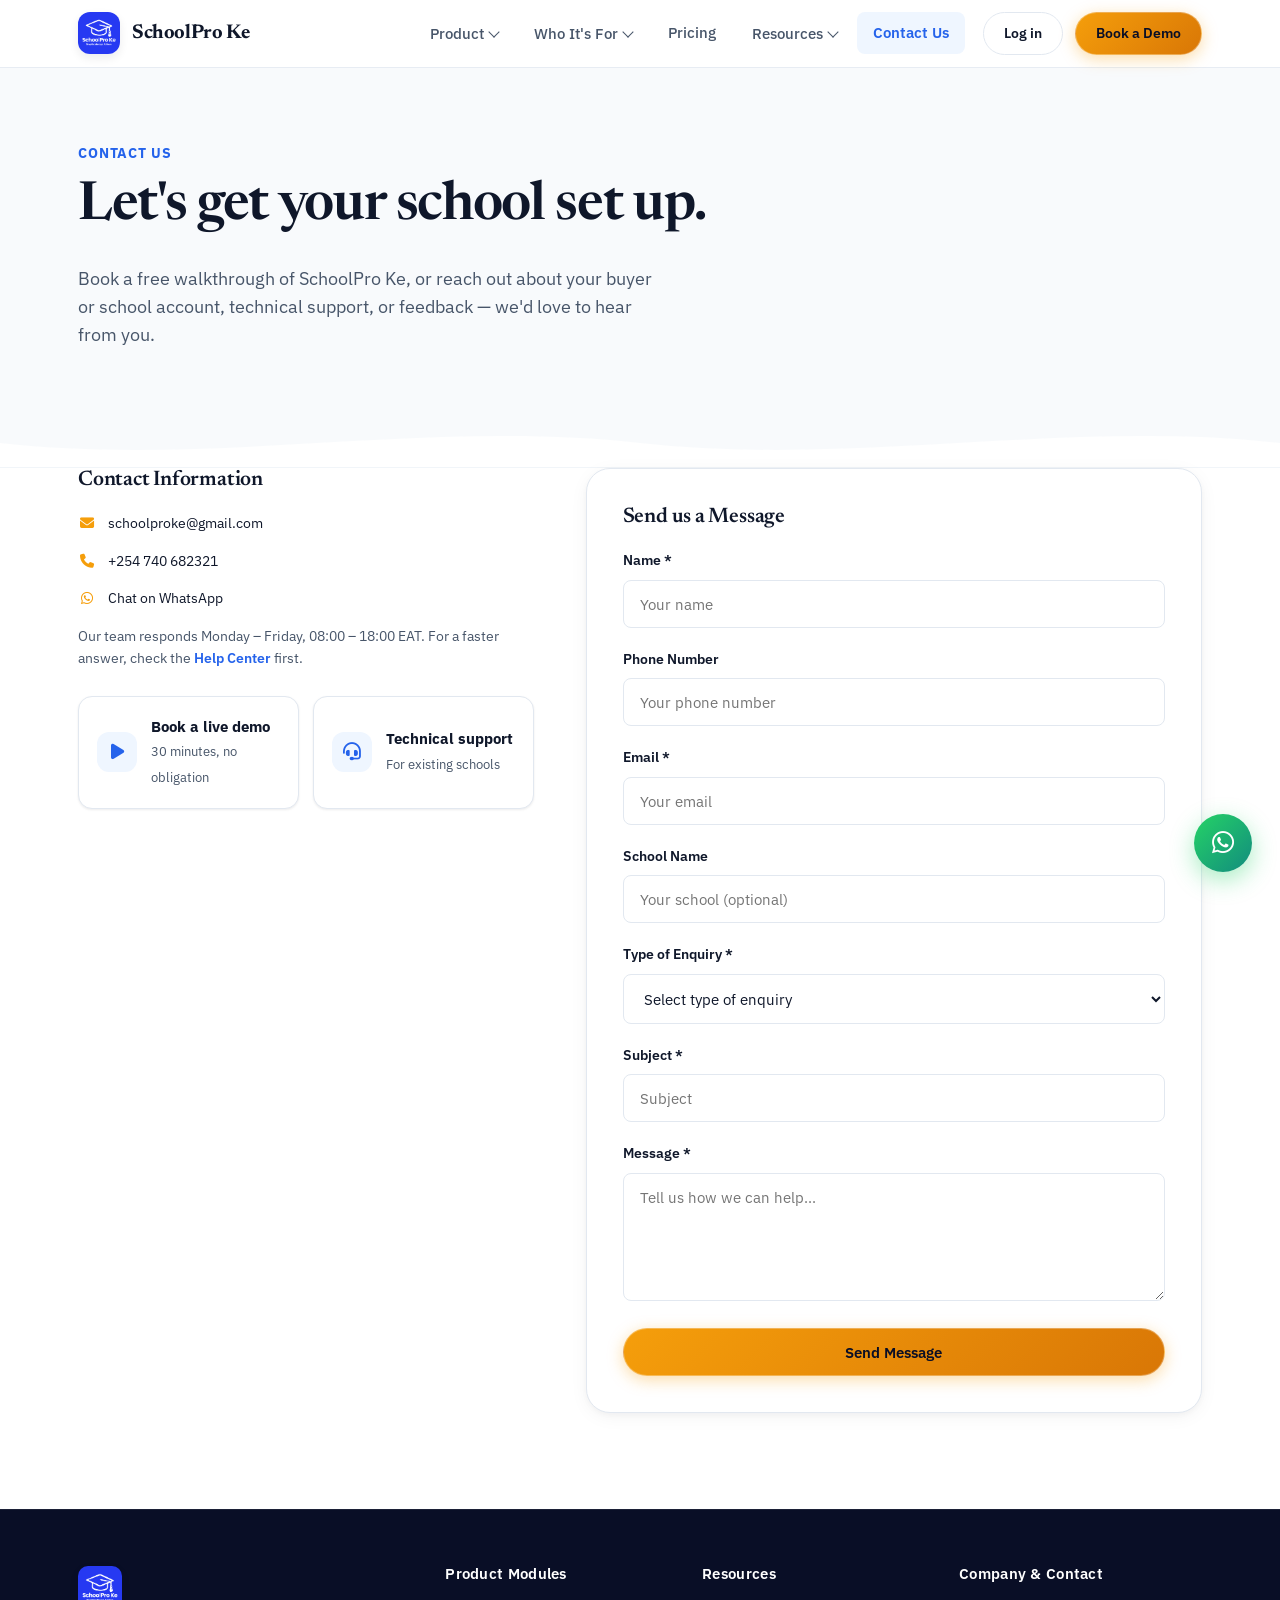
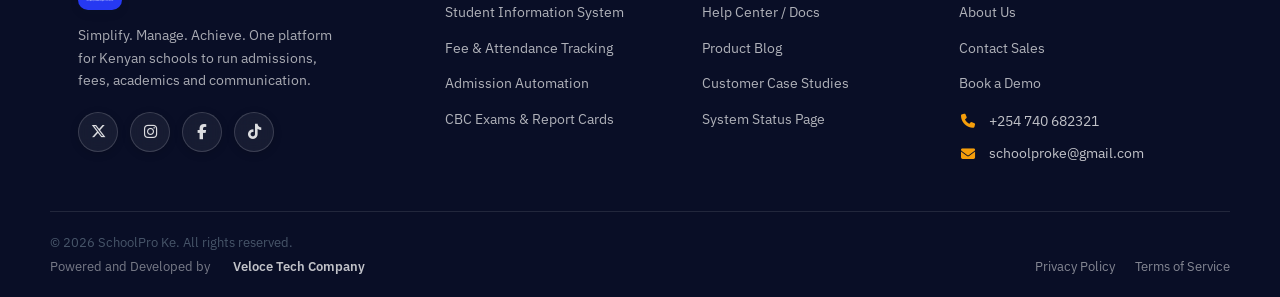
==== commit 88db9364: "Add files via upload" ====
--- a/contact.html
+++ b/contact.html
@@ -82,7 +82,7 @@
         <li><a href="contact.html" class="active">Contact Us</a></li>
       </ul>
       <div class="nav-right">
-        <a href="https://app-5-from-app-4-edwinbase-done-f38dc57e.base44.app/" target="_blank" rel="noopener noreferrer" class="btn btn-ghost btn-small">Log in</a>
+        <a href="https://schoolpro-ke-coded-by-44-men-of-veloce-in.base44.app/" target="_blank" rel="noopener noreferrer" class="btn btn-ghost btn-small">Log in</a>
         <a href="contact.html" class="btn btn-primary btn-small">Book a Demo</a>
       </div>
     </div>
@@ -136,11 +136,11 @@
       </div>
     </div>
 
-    <!-- RIGHT: Contact Form (UPDATED with FormSubmit) -->
+    <!-- RIGHT: Contact Form -->
     <div class="contact-form">
       <h3>Send us a Message</h3>
 
-      <!-- NEW FORM – standard POST to FormSubmit with auto-reply and CC -->
+      <!-- ✅ FormSubmit – redirects to homepage after CAPTCHA -->
       <form action="https://formsubmit.co/schoolproke@gmail.com" method="POST">
 
         <!-- Hidden fields for FormSubmit -->
@@ -148,8 +148,8 @@
         <input type="hidden" name="_autoresponse" value="Thanks for your message, Our Team will keep in touch with you soon! Please note this is a System autoreply.">
         <input type="hidden" name="_template" value="table">
         <input type="hidden" name="_subject" value="New enquiry — SchoolPro Ke website">
-        <input type="hidden" name="_next" value="https://velocetechcompany.com/thanks.html"> <!-- change to your actual thank-you page -->
-
+        <!-- ✅ FIXED: Absolute URL required by FormSubmit -->
+        <input type="hidden" name="_next" value="https://edjacra.github.io/SchoolPro-Ke---Website---Copy">
         <div class="form-group">
           <label>Name *</label>
           <input type="text" id="name" name="name" placeholder="Your name" required>
@@ -201,12 +201,11 @@
           <img src="assets/logo.png" alt="SchoolPro Ke logo" style="height:44px;width:44px;border-radius:10px;">
         </a>
         <p class="footer-brand-desc">Simplify. Manage. Achieve. One platform for Kenyan schools to run admissions, fees, academics and communication.</p>
-        <div class="social-row">
-          <a href="https://web.facebook.com/qiqiagns.edwin" target="_blank" rel="noopener noreferrer" aria-label="X (Twitter)"><i class="fab fa-x-twitter"></i></a>
-          <a href="https://web.facebook.com/qiqiagns.edwin" target="_blank" rel="noopener noreferrer" aria-label="Instagram"><i class="fab fa-instagram"></i></a>
-          <a href="https://web.facebook.com/qiqiagns.edwin" target="_blank" rel="noopener noreferrer" aria-label="Facebook"><i class="fab fa-facebook-f"></i></a>
-          <a href="https://web.facebook.com/qiqiagns.edwin" target="_blank" rel="noopener noreferrer" aria-label="TikTok"><i class="fab fa-tiktok"></i></a>
-          <a href="https://web.facebook.com/qiqiagns.edwin" target="_blank" rel="noopener noreferrer" aria-label="LinkedIn"><i class="fab fa-linkedin-in"></i></a>
+                <div class="social-row">
+          <a href="https://x.com/SchoolProKe" target="_blank" rel="noopener noreferrer" aria-label="X (Twitter)"><i class="fab fa-x-twitter"></i></a>
+          <a href="https://www.instagram.com/schoolpro_ke/" target="_blank" rel="noopener noreferrer" aria-label="Instagram"><i class="fab fa-instagram"></i></a>
+          <a href="https://www.facebook.com/profile.php?id=61594806435156" target="_blank" rel="noopener noreferrer" aria-label="Facebook"><i class="fab fa-facebook-f"></i></a>
+          <a href="https://www.tiktok.com/@schoolpro_ke?lang=en" target="_blank" rel="noopener noreferrer" aria-label="TikTok"><i class="fab fa-tiktok"></i></a>
         </div>
       </div>
       <div class="footer-col">
@@ -255,6 +254,5 @@
    class="whatsapp-float" target="_blank" rel="noopener noreferrer" aria-label="Chat on WhatsApp"><i class="fab fa-whatsapp"></i></a>
 
 <script src="script.js"></script>
-<!-- No more AJAX handler – the form submits normally with reCAPTCHA and auto-reply -->
 </body>
 </html>
--- a/style.css
+++ b/style.css
@@ -1,124 +1,323 @@
 /* ===================================================================
-   SchoolPro Ke Ã¢â‚¬â€ Design System
-   Ledger-meets-classroom: a deep school blue, warm marigold accent,
-   a serif for headlines (report-card gravitas) and a technical sans
-   for UI copy, with mono used only for figures Ã¢â‚¬â€ fee amounts, admission
-   numbers Ã¢â‚¬â€ the way a register or receipt would set them.
+   SchoolPro Ke — Modern Design System & Visual Masterpiece
+   Aesthetic overhaul: deep slate navy, vibrant sapphire blue, amber accents,
+   glassmorphic surface physics, smooth micro-interactions & responsive perfection.
    =================================================================== */
 
-@import url('https://fonts.googleapis.com/css2?family=Newsreader:ital,opsz,wght@0,6..72,500;0,6..72,600;0,6..72,700;1,6..72,500&family=IBM+Plex+Sans:wght@400;500;600;700&family=IBM+Plex+Mono:wght@500;600&display=swap');
-
-:root{
-  --ink:        #121B3E;
-  --ink-soft:   #4A5478;
-  --blue:       #2639F2;
-  --blue-dark:  #1B29B8;
-  --blue-deep:  #0D1442;
-  --paper:      #F3F5FA;
-  --paper-alt:  #E9EDF8;
-  --white:      #FFFFFF;
-  --amber:      #F2A93B;
-  --amber-dark: #C9840F;
-  --green:      #1C8A5B;
-  --green-soft: #E4F3EC;
-  --line:       #D7DEEA;
-  --line-soft:  #E7EBF4;
+@import url('https://fonts.googleapis.com/css2?family=Newsreader:ital,opsz,wght@0,6..72,500;0,6..72,600;0,6..72,700;1,6..72,500&family=IBM+Plex+Sans:ital,wght@0,400;0,500;0,600;0,700;1,400&family=IBM+Plex+Mono:wght@500;600;700&display=swap');
+
+:root {
+  --ink:          #0F172A;
+  --ink-soft:     #475569;
+  --ink-light:    #64748B;
+  --blue:         #2563EB;
+  --blue-dark:    #1D4ED8;
+  --blue-deep:    #090E26;
+  --blue-light:   #EFF6FF;
+  --blue-glow:    rgba(37, 99, 235, 0.35);
+  --paper:        #F8FAFC;
+  --paper-alt:    #F1F5F9;
+  --white:        #FFFFFF;
+  --amber:        #F59E0B;
+  --amber-dark:   #D97706;
+  --amber-glow:   rgba(245, 158, 11, 0.35);
+  --green:        #10B981;
+  --green-soft:   #ECFDF5;
+  --green-dark:   #059669;
+  --line:         #E2E8F0;
+  --line-soft:    #F1F5F9;
 
   --font-display: 'Newsreader', Georgia, serif;
-  --font-body: 'IBM Plex Sans', -apple-system, BlinkMacSystemFont, 'Segoe UI', sans-serif;
-  --font-mono: 'IBM Plex Mono', 'SFMono-Regular', Consolas, monospace;
-
-  --radius-sm: 8px;
-  --radius-md: 14px;
-  --radius-lg: 22px;
-  --shadow-card: 0 1px 2px rgba(18,27,62,0.06), 0 12px 28px -14px rgba(18,27,62,0.18);
-  --max-width: 1180px;
-}
-
-*, *::before, *::after{ box-sizing: border-box; }
-:focus-visible{ outline: 2.5px solid var(--blue); outline-offset: 2px; border-radius: 4px; }
-html{ scroll-behavior: smooth; }
-html:focus-within{ scroll-behavior: smooth; }
-@media (prefers-reduced-motion: reduce){
-  html{ scroll-behavior: auto; }
-  *, *::before, *::after{ animation-duration: 0.01ms !important; animation-iteration-count: 1 !important; transition-duration: 0.01ms !important; }
-}
-
-html{ overflow-x: hidden; }
-body{
+  --font-body:    'IBM Plex Sans', -apple-system, BlinkMacSystemFont, 'Segoe UI', sans-serif;
+  --font-mono:    'IBM Plex Mono', 'SFMono-Regular', Consolas, monospace;
+
+  --radius-sm:    8px;
+  --radius-md:    14px;
+  --radius-lg:    24px;
+
+  --shadow-sm:    0 1px 3px rgba(15, 23, 42, 0.05), 0 1px 2px rgba(15, 23, 42, 0.03);
+  --shadow-card:  0 4px 20px -2px rgba(15, 23, 42, 0.06), 0 2px 6px -1px rgba(15, 23, 42, 0.04);
+  --shadow-hover: 0 20px 35px -8px rgba(37, 99, 235, 0.16), 0 8px 16px -4px rgba(15, 23, 42, 0.06);
+  --shadow-glow:  0 0 35px rgba(37, 99, 235, 0.25);
+  --shadow-dark:  0 24px 50px -12px rgba(0, 0, 0, 0.4);
+
+  --max-width:    1180px;
+}
+
+*, *::before, *::after {
+  box-sizing: border-box;
+}
+
+:focus-visible {
+  outline: 2.5px solid var(--blue);
+  outline-offset: 3px;
+  border-radius: 4px;
+}
+
+html {
+  scroll-behavior: smooth;
+  overflow-x: hidden;
+}
+
+html:focus-within {
+  scroll-behavior: smooth;
+}
+
+@media (prefers-reduced-motion: reduce) {
+  html { scroll-behavior: auto; }
+  *, *::before, *::after {
+    animation-duration: 0.01ms !important;
+    animation-iteration-count: 1 !important;
+    transition-duration: 0.01ms !important;
+  }
+}
+
+body {
   margin: 0;
   font-family: var(--font-body);
   color: var(--ink);
   background: var(--white);
-  line-height: 1.5;
+  line-height: 1.6;
   -webkit-font-smoothing: antialiased;
+  -moz-osx-font-smoothing: grayscale;
   overflow-x: hidden;
 }
 
-h1,h2,h3,h4{
+h1, h2, h3, h4 {
   font-family: var(--font-display);
   font-weight: 600;
   color: var(--ink);
   margin: 0 0 0.5em;
-  line-height: 1.12;
-}
-h1{ font-size: clamp(2.3rem, 4vw, 3.4rem); font-weight: 600; letter-spacing: -0.01em; }
-h2{ font-size: clamp(1.7rem, 2.6vw, 2.35rem); letter-spacing: -0.01em; }
-h3{ font-size: 1.28rem; }
-p{ margin: 0 0 1em; color: var(--ink-soft); max-width: 62ch; }
-a{ color: inherit; text-decoration: none; }
-ul{ margin: 0; padding: 0; list-style: none; }
-img{ max-width: 100%; display: block; }
-button{ font-family: inherit; }
-.mono{ font-family: var(--font-mono); }
-
-.container{ max-width: var(--max-width); margin: 0 auto; padding: 0 28px; }
-.section{ padding: 88px 0; scroll-margin-top: 88px; }
-[id]{ scroll-margin-top: 88px; }
-.section-tight{ padding: 56px 0; }
-.section-head{ max-width: 640px; margin-bottom: 44px; }
-.section-head p{ font-size: 1.05rem; }
-
-/* ---------- Buttons ---------- */
-.btn{
+  line-height: 1.15;
+  letter-spacing: -0.015em;
+}
+
+h1 {
+  font-size: clamp(2.4rem, 4.2vw, 3.6rem);
+  font-weight: 600;
+  letter-spacing: -0.025em;
+}
+
+h2 {
+  font-size: clamp(1.8rem, 2.8vw, 2.4rem);
+  letter-spacing: -0.02em;
+}
+
+h3 {
+  font-size: 1.32rem;
+  letter-spacing: -0.01em;
+}
+
+p {
+  margin: 0 0 1em;
+  color: var(--ink-soft);
+  max-width: 62ch;
+}
+
+a {
+  color: inherit;
+  text-decoration: none;
+}
+
+ul {
+  margin: 0;
+  padding: 0;
+  list-style: none;
+}
+
+img {
+  max-width: 100%;
+  display: block;
+}
+
+button {
+  font-family: inherit;
+}
+
+.mono {
+  font-family: var(--font-mono);
+}
+
+.container {
+  max-width: var(--max-width);
+  margin: 0 auto;
+  padding: 0 28px;
+}
+
+.section {
+  padding: 96px 0;
+  scroll-margin-top: 88px;
+  position: relative;
+}
+
+[id] {
+  scroll-margin-top: 88px;
+}
+
+.section-tight {
+  padding: 60px 0;
+}
+
+.section-head {
+  max-width: 650px;
+  margin-bottom: 48px;
+}
+
+.section-head p {
+  font-size: 1.08rem;
+  line-height: 1.6;
+}
+
+/* ===================================================================
+   Keyframe Animations
+   =================================================================== */
+@keyframes float-1 {
+  0%, 100% { transform: translateY(0px) rotate(0deg); }
+  50% { transform: translateY(-8px) rotate(0.6deg); }
+}
+
+@keyframes float-2 {
+  0%, 100% { transform: translateY(0px) rotate(0deg); }
+  50% { transform: translateY(8px) rotate(-0.6deg); }
+}
+
+@keyframes pulse-ring {
+  0% { box-shadow: 0 0 0 0 rgba(37, 211, 102, 0.6); }
+  70% { box-shadow: 0 0 0 18px rgba(37, 211, 102, 0); }
+  100% { box-shadow: 0 0 0 0 rgba(37, 211, 102, 0); }
+}
+
+@keyframes eyebrow-pulse {
+  0%, 100% { transform: scale(1); opacity: 1; }
+  50% { transform: scale(1.4); opacity: 0.6; }
+}
+
+@keyframes glow-shift {
+  0%, 100% { opacity: 0.4; transform: scale(1); }
+  50% { opacity: 0.7; transform: scale(1.08); }
+}
+
+@keyframes slideDown {
+  from { opacity: 0; transform: translateY(-8px); }
+  to { opacity: 1; transform: translateY(0); }
+}
+
+/* ===================================================================
+   Buttons
+   =================================================================== */
+.btn {
   display: inline-flex;
   align-items: center;
-  gap: 8px;
-  padding: 13px 24px;
+  justify-content: center;
+  gap: 10px;
+  padding: 13px 26px;
   border-radius: 999px;
   font-weight: 600;
   font-size: 0.96rem;
   border: 1.5px solid transparent;
   cursor: pointer;
-  transition: transform 0.15s ease, background 0.15s ease, border-color 0.15s ease, color 0.15s ease;
+  transition: all 0.25s cubic-bezier(0.16, 1, 0.3, 1);
   white-space: nowrap;
-}
-.btn:active{ transform: scale(0.97); }
-.btn-primary{ background: var(--amber); color: var(--blue-deep); }
-.btn-primary:hover{ background: var(--amber-dark); }
-.btn-secondary{ background: var(--blue); color: var(--white); }
-.btn-secondary:hover{ background: var(--blue-dark); }
-.btn-ghost{ background: transparent; color: var(--ink); border-color: var(--line); }
-.btn-ghost:hover{ border-color: var(--ink); }
-.btn-outline-light{ background: transparent; color: var(--white); border-color: rgba(255,255,255,0.4); }
-.btn-outline-light:hover{ border-color: var(--white); }
-.btn-block{ width: 100%; justify-content: center; }
-.btn-small{ padding: 9px 18px; font-size: 0.88rem; }
-.btn-text{ display: inline-flex; align-items: center; gap: 6px; font-weight: 600; color: var(--blue); }
-.btn-text:hover{ color: var(--blue-dark); }
+  position: relative;
+  overflow: hidden;
+  isolation: isolate;
+  text-align: center;
+}
+
+.btn:active {
+  transform: scale(0.97);
+}
+
+.btn-primary {
+  background: linear-gradient(135deg, var(--amber) 0%, var(--amber-dark) 100%);
+  color: var(--blue-deep);
+  box-shadow: 0 4px 16px var(--amber-glow);
+  border: 1px solid rgba(255, 255, 255, 0.3);
+}
+
+.btn-primary:hover {
+  background: linear-gradient(135deg, #FBBF24 0%, #D97706 100%);
+  box-shadow: 0 8px 24px var(--amber-glow), 0 0 0 1px var(--amber);
+  transform: translateY(-2px);
+}
+
+.btn-secondary {
+  background: linear-gradient(135deg, var(--blue) 0%, var(--blue-dark) 100%);
+  color: var(--white);
+  box-shadow: 0 4px 16px var(--blue-glow);
+  border: 1px solid rgba(255, 255, 255, 0.2);
+}
+
+.btn-secondary:hover {
+  background: linear-gradient(135deg, #3B82F6 0%, #1D4ED8 100%);
+  box-shadow: 0 8px 26px var(--blue-glow), 0 0 0 1px var(--blue);
+  transform: translateY(-2px);
+}
+
+.btn-ghost {
+  background: rgba(255, 255, 255, 0.06);
+  color: var(--ink);
+  border-color: var(--line);
+  backdrop-filter: blur(8px);
+}
+
+.btn-ghost:hover {
+  background: var(--paper-alt);
+  border-color: var(--ink);
+  transform: translateY(-1px);
+}
+
+.btn-outline-light {
+  background: rgba(255, 255, 255, 0.08);
+  color: var(--white);
+  border-color: rgba(255, 255, 255, 0.35);
+  backdrop-filter: blur(10px);
+}
+
+.btn-outline-light:hover {
+  background: rgba(255, 255, 255, 0.18);
+  border-color: var(--white);
+  transform: translateY(-2px);
+}
+
+.btn-block {
+  width: 100%;
+  justify-content: center;
+}
+
+.btn-small {
+  padding: 9px 20px;
+  font-size: 0.88rem;
+}
+
+.btn-text {
+  display: inline-flex;
+  align-items: center;
+  gap: 6px;
+  font-weight: 600;
+  color: var(--blue);
+  transition: gap 0.2s ease, color 0.2s ease;
+}
+
+.btn-text:hover {
+  color: var(--blue-dark);
+  gap: 10px;
+}
 
 /* ===================================================================
-   Header
+   Header / Navigation
    =================================================================== */
-.header{
+.header {
   position: sticky;
   top: 0;
   z-index: 200;
-  background: rgba(255,255,255,0.92);
-  backdrop-filter: saturate(180%) blur(10px);
-  border-bottom: 1px solid var(--line-soft);
-}
-.navbar{
+  background: rgba(255, 255, 255, 0.88);
+  backdrop-filter: saturate(180%) blur(16px);
+  border-bottom: 1px solid rgba(226, 232, 240, 0.8);
+  transition: box-shadow 0.3s ease, background 0.3s ease;
+}
+
+.navbar {
   max-width: var(--max-width);
   margin: 0 auto;
   padding: 12px 28px;
@@ -127,527 +326,1645 @@
   justify-content: space-between;
   gap: 24px;
 }
-.logo-link{ display: flex; align-items: center; flex-shrink: 0; }
-.logo-link img{ height: 42px; width: 42px; border-radius: 10px; }
-.logo-wordmark{ font-family: var(--font-display); font-weight: 600; font-size: 1.2rem; margin-left: 10px; color: var(--ink); }
-
-.nav-menu-wrap{ display: flex; align-items: center; gap: 6px; flex: 1; justify-content: flex-end; }
-.nav-links{ display: flex; align-items: center; gap: 2px; }
-.nav-links > li{ position: relative; }
-.nav-links > li > a, .nav-links > li > button.nav-top-link{
-  display: flex; align-items: center; gap: 5px;
-  padding: 10px 14px;
-  font-size: 0.95rem;
+
+.logo-link {
+  display: flex;
+  align-items: center;
+  flex-shrink: 0;
+  transition: transform 0.2s ease;
+}
+
+.logo-link:hover {
+  transform: scale(1.02);
+}
+
+.logo-link img {
+  height: 42px;
+  width: 42px;
+  border-radius: 12px;
+  box-shadow: 0 4px 10px rgba(15, 23, 42, 0.08);
+}
+
+.logo-wordmark {
+  font-family: var(--font-display);
+  font-weight: 700;
+  font-size: 1.25rem;
+  margin-left: 12px;
+  color: var(--ink);
+  letter-spacing: -0.02em;
+}
+
+.nav-menu-wrap {
+  display: flex;
+  align-items: center;
+  gap: 6px;
+  flex: 1;
+  justify-content: flex-end;
+}
+
+.nav-links {
+  display: flex;
+  align-items: center;
+  gap: 4px;
+}
+
+.nav-links > li {
+  position: relative;
+}
+
+.nav-links > li > a,
+.nav-links > li > button.nav-top-link {
+  display: flex;
+  align-items: center;
+  gap: 6px;
+  padding: 9px 16px;
+  font-size: 0.94rem;
   font-weight: 500;
+  color: var(--ink-soft);
+  border-radius: var(--radius-sm);
+  background: none;
+  border: none;
+  cursor: pointer;
+  transition: all 0.2s ease;
+}
+
+.nav-links > li > a:hover,
+.nav-links > li > button.nav-top-link:hover {
+  background: var(--paper-alt);
   color: var(--ink);
-  border-radius: var(--radius-sm);
-  background: none; border: none; cursor: pointer;
-}
-.nav-links > li > a:hover, .nav-links > li > button.nav-top-link:hover{ background: var(--paper); }
-.nav-links > li > a.active{ color: var(--blue); }
-.chevron{ width: 9px; height: 9px; border-right: 1.6px solid currentColor; border-bottom: 1.6px solid currentColor; transform: rotate(45deg); margin-top: -3px; transition: transform 0.15s ease; }
-.has-dropdown:hover .chevron, .has-dropdown.open .chevron{ transform: rotate(225deg); margin-top: 3px; }
-
-.dropdown{
+}
+
+.nav-links > li > a.active {
+  color: var(--blue);
+  font-weight: 600;
+  background: var(--blue-light);
+}
+
+.chevron {
+  width: 8px;
+  height: 8px;
+  border-right: 1.8px solid currentColor;
+  border-bottom: 1.8px solid currentColor;
+  transform: rotate(45deg);
+  margin-top: -3px;
+  transition: transform 0.2s ease;
+}
+
+.has-dropdown:hover .chevron,
+.has-dropdown.open .chevron {
+  transform: rotate(225deg);
+  margin-top: 3px;
+}
+
+.dropdown {
   position: absolute;
-  top: calc(100% + 10px);
+  top: calc(100% + 8px);
   left: 0;
-  min-width: 300px;
-  background: var(--white);
-  border: 1px solid var(--line-soft);
+  min-width: 320px;
+  background: rgba(255, 255, 255, 0.98);
+  backdrop-filter: blur(20px);
+  border: 1px solid var(--line);
+  border-top: 3px solid var(--blue);
   border-radius: var(--radius-md);
-  box-shadow: var(--shadow-card);
-  padding: 10px;
+  box-shadow: 0 20px 45px -10px rgba(15, 23, 42, 0.16);
+  padding: 12px;
   opacity: 0;
   visibility: hidden;
-  transform: translateY(6px);
-  transition: opacity 0.16s ease, transform 0.16s ease, visibility 0.16s;
-}
+  transform: translateY(10px);
+  transition: opacity 0.2s cubic-bezier(0.16, 1, 0.3, 1), transform 0.2s cubic-bezier(0.16, 1, 0.3, 1), visibility 0.2s;
+}
+
 .has-dropdown:hover .dropdown,
-.has-dropdown.open .dropdown{
-  opacity: 1; visibility: visible; transform: translateY(0);
-}
-.dropdown-group + .dropdown-group{ margin-top: 4px; padding-top: 8px; border-top: 1px solid var(--line-soft); }
-.dropdown-label{ font-size: 0.72rem; font-weight: 600; color: var(--ink-soft); padding: 6px 10px 2px; }
-.dropdown a.dropdown-item{
-  display: flex; flex-direction: column; gap: 2px;
-  padding: 9px 10px;
+.has-dropdown.open .dropdown {
+  opacity: 1;
+  visibility: visible;
+  transform: translateY(0);
+}
+
+.dropdown-group + .dropdown-group {
+  margin-top: 6px;
+  padding-top: 8px;
+  border-top: 1px solid var(--line-soft);
+}
+
+.dropdown-label {
+  font-size: 0.72rem;
+  font-weight: 700;
+  color: var(--ink-light);
+  text-transform: uppercase;
+  letter-spacing: 0.06em;
+  padding: 6px 12px 4px;
+}
+
+.dropdown a.dropdown-item {
+  display: flex;
+  flex-direction: column;
+  gap: 2px;
+  padding: 10px 12px;
   border-radius: var(--radius-sm);
-  font-size: 0.92rem;
+  font-size: 0.93rem;
+  font-weight: 600;
   color: var(--ink);
-}
-.dropdown a.dropdown-item:hover{ background: var(--paper); }
-.dropdown a.dropdown-item span.item-sub{ font-weight: 400; font-size: 0.8rem; color: var(--ink-soft); }
-
-.nav-right{ display: flex; align-items: center; gap: 10px; margin-left: 8px; }
-.hamburger{ display: none; flex-direction: column; gap: 4px; background: none; border: none; cursor: pointer; padding: 8px; }
-.hamburger .bar{ width: 22px; height: 2px; background: var(--ink); border-radius: 2px; }
+  transition: all 0.18s ease;
+}
+
+.dropdown a.dropdown-item:hover {
+  background: var(--blue-light);
+  color: var(--blue);
+  transform: translateX(3px);
+}
+
+.dropdown a.dropdown-item span.item-sub {
+  font-weight: 400;
+  font-size: 0.82rem;
+  color: var(--ink-soft);
+}
+
+.nav-right {
+  display: flex;
+  align-items: center;
+  gap: 12px;
+  margin-left: 12px;
+}
+
+.hamburger {
+  display: none;
+  flex-direction: column;
+  gap: 5px;
+  background: none;
+  border: none;
+  cursor: pointer;
+  padding: 8px;
+  border-radius: var(--radius-sm);
+  transition: background 0.2s ease;
+}
+
+.hamburger:hover {
+  background: var(--paper-alt);
+}
+
+.hamburger .bar {
+  width: 24px;
+  height: 2px;
+  background: var(--ink);
+  border-radius: 2px;
+  transition: all 0.25s ease;
+}
 
 /* ===================================================================
-   Hero
+   Hero Section
    =================================================================== */
 .hero {
   position: relative;
-  padding: 68px 0 40px;
+  padding: 80px 0 60px;
   overflow: hidden;
-}
+  isolation: isolate;
+  background: radial-gradient(circle at 80% 20%, rgba(37, 99, 235, 0.28) 0%, transparent 45%),
+              radial-gradient(circle at 20% 80%, rgba(245, 158, 11, 0.18) 0%, transparent 45%),
+              var(--blue-deep);
+}
+
+.hero-video {
+  position: absolute;
+  inset: 0;
+  z-index: -2;
+  width: 100%;
+  height: 100%;
+  object-fit: cover;
+  opacity: 0.35;
+  filter: contrast(110%) saturate(120%);
+}
+
 .hero::before {
   content: '';
   position: absolute;
-  inset: -8%;
-  background:
-    linear-gradient(rgba(255, 255, 255, 0.72), rgba(255, 255, 255, 0.72)),
-    url('assets/hero-bg.jpg') center / cover no-repeat;
-  animation: hero-background-motion 16s ease-in-out infinite alternate;
-  transform-origin: center;
-}
-@keyframes hero-background-motion {
-  from { transform: scale(1) rotate(0deg); }
-  to { transform: scale(1.12) rotate(2deg); }
-}
-.hero-grid { position: relative; z-index: 1; }
-.hero-grid{
+  inset: 0;
+  z-index: -1;
+  background: linear-gradient(110deg, rgba(9, 14, 38, 0.94) 0%, rgba(9, 14, 38, 0.85) 55%, rgba(9, 14, 38, 0.65) 100%);
+}
+
+.hero-grid {
+  position: relative;
+  z-index: 1;
   display: grid;
   grid-template-columns: 1.05fr 0.95fr;
-  gap: 56px;
-  align-items: center;
-}
-.hero-eyebrow{
-  display: inline-flex; align-items: center; gap: 8px;
-  font-size: 0.85rem; font-weight: 500; color: var(--blue-dark);
-  background: rgba(38,57,242,0.08);
-  padding: 6px 14px; border-radius: 999px; margin-bottom: 18px;
-}
-.hero-eyebrow .dot{ width: 6px; height: 6px; border-radius: 50%; background: var(--amber); }
-.hero-copy h1{ margin-bottom: 20px; }
-.hero-copy p.lead{ font-size: 1.13rem; max-width: 46ch; }
-.hero-actions{ display: flex; flex-wrap: wrap; gap: 14px; margin-top: 28px; }
-
-/* Illustrative dashboard mock (no real screenshot yet Ã¢â‚¬â€ swap for a
-   product screenshot when available) */
-.mock-frame{
+  gap: 60px;
+  align-items: center;
+}
+
+.hero-eyebrow {
+  display: inline-flex;
+  align-items: center;
+  gap: 10px;
+  font-size: 0.86rem;
+  font-weight: 600;
+  color: #FDE68A;
+  background: rgba(255, 255, 255, 0.1);
+  border: 1px solid rgba(255, 255, 255, 0.22);
+  backdrop-filter: blur(12px);
+  padding: 8px 16px;
+  border-radius: 999px;
+  margin-bottom: 22px;
+  box-shadow: 0 4px 16px rgba(0, 0, 0, 0.2);
+}
+
+.hero-eyebrow .dot {
+  width: 8px;
+  height: 8px;
+  border-radius: 50%;
+  background: var(--amber);
+  box-shadow: 0 0 10px var(--amber);
+  animation: eyebrow-pulse 2s infinite ease-in-out;
+}
+
+.hero-copy h1 {
+  margin-bottom: 22px;
+  color: var(--white);
+  font-size: clamp(2.6rem, 4.8vw, 4.2rem);
+  letter-spacing: -0.035em;
+  line-height: 1.12;
+  background: linear-gradient(135deg, #FFFFFF 0%, #E2E8F0 100%);
+  -webkit-background-clip: text;
+  -webkit-text-fill-color: transparent;
+}
+
+.hero-copy p.lead {
+  font-size: 1.15rem;
+  max-width: 48ch;
+  color: rgba(241, 245, 249, 0.88);
+  line-height: 1.65;
+}
+
+.hero-actions {
+  display: flex;
+  flex-wrap: wrap;
+  gap: 16px;
+  margin-top: 32px;
+}
+
+.hero-actions .btn-ghost {
+  color: var(--white);
+  border-color: rgba(255, 255, 255, 0.4);
+  background: rgba(255, 255, 255, 0.08);
+}
+
+.hero-actions .btn-ghost:hover {
+  background: rgba(255, 255, 255, 0.2);
+  border-color: var(--white);
+  transform: translateY(-2px);
+}
+
+/* Hero Dashboard Visual */
+.hero-visual {
+  position: relative;
+  padding: 6px 26px 46px 0;
+}
+
+.mock-frame {
   position: relative;
   border-radius: var(--radius-lg);
+  background: rgba(255, 255, 255, 0.95);
+  backdrop-filter: blur(20px);
+  border: 1px solid rgba(255, 255, 255, 0.6);
+  box-shadow: var(--shadow-dark), 0 0 0 1px rgba(255, 255, 255, 0.15);
+  padding: 18px;
+  transition: transform 0.3s ease;
+}
+
+.mock-bar {
+  display: flex;
+  gap: 8px;
+  padding: 2px 4px 14px;
+}
+
+.mock-bar span {
+  width: 10px;
+  height: 10px;
+  border-radius: 50%;
+  background: #CBD5E1;
+}
+
+.mock-bar span:nth-child(1) { background: #EF4444; }
+.mock-bar span:nth-child(2) { background: #F59E0B; }
+.mock-bar span:nth-child(3) { background: #10B981; }
+
+.mock-screen {
+  background: linear-gradient(160deg, #090E26 0%, #121B3E 100%);
+  border-radius: var(--radius-md);
+  padding: 22px;
+  color: var(--white);
+  border: 1px solid rgba(255, 255, 255, 0.1);
+  box-shadow: inset 0 1px 1px rgba(255, 255, 255, 0.1);
+}
+
+.mock-screen .mock-title {
+  font-size: 0.8rem;
+  color: rgba(255, 255, 255, 0.6);
+  margin-bottom: 16px;
+  display: flex;
+  align-items: center;
+  justify-content: space-between;
+  font-weight: 500;
+}
+
+.mock-stat-row {
+  display: grid;
+  grid-template-columns: repeat(3, 1fr);
+  gap: 12px;
+  margin-bottom: 16px;
+}
+
+.mock-stat {
+  background: rgba(255, 255, 255, 0.06);
+  border: 1px solid rgba(255, 255, 255, 0.1);
+  border-radius: 12px;
+  padding: 14px;
+  backdrop-filter: blur(8px);
+}
+
+.mock-stat .num {
+  font-family: var(--font-mono);
+  font-size: 1.15rem;
+  font-weight: 700;
+  color: var(--white);
+}
+
+.mock-stat .lbl {
+  font-size: 0.74rem;
+  color: rgba(255, 255, 255, 0.6);
+  margin-top: 4px;
+}
+
+.mock-bars {
+  display: flex;
+  align-items: flex-end;
+  gap: 8px;
+  height: 80px;
+  background: rgba(255, 255, 255, 0.04);
+  border-radius: 12px;
+  padding: 12px;
+  border: 1px solid rgba(255, 255, 255, 0.06);
+}
+
+.mock-bars i {
+  display: block;
+  flex: 1;
+  background: linear-gradient(180deg, var(--amber) 0%, var(--amber-dark) 100%);
+  border-radius: 6px 6px 0 0;
+  opacity: 0.95;
+  box-shadow: 0 0 12px var(--amber-glow);
+  transition: height 0.5s ease;
+}
+
+.mock-float {
+  position: absolute;
+  background: rgba(255, 255, 255, 0.98);
+  backdrop-filter: blur(16px);
+  border: 1px solid var(--line);
+  border-radius: var(--radius-md);
+  box-shadow: 0 16px 36px -8px rgba(15, 23, 42, 0.2);
+  padding: 14px 18px;
+  font-size: 0.85rem;
+  display: flex;
+  align-items: center;
+  gap: 12px;
+  z-index: 10;
+}
+
+.mock-float .ic {
+  width: 36px;
+  height: 36px;
+  border-radius: 10px;
+  display: flex;
+  align-items: center;
+  justify-content: center;
+  flex-shrink: 0;
+  font-size: 0.95rem;
+}
+
+.mock-float.float-1 {
+  top: -18px;
+  right: -14px;
+  animation: float-1 5s ease-in-out infinite;
+}
+
+.mock-float.float-1 .ic {
+  background: var(--green-soft);
+  color: var(--green);
+}
+
+.mock-float.float-2 {
+  bottom: -20px;
+  left: -18px;
+  animation: float-2 6s ease-in-out infinite;
+}
+
+.mock-float.float-2 .ic {
+  background: var(--blue-light);
+  color: var(--blue);
+}
+
+.mock-float strong {
+  display: block;
+  font-family: var(--font-mono);
+  font-size: 0.92rem;
+  color: var(--ink);
+}
+
+.mock-float small {
+  color: var(--ink-soft);
+  font-size: 0.8rem;
+}
+
+.mock-device-label {
+  position: absolute;
+  top: -12px;
+  left: 20px;
+  background: var(--ink);
+  color: var(--white);
+  font-size: 0.7rem;
+  font-weight: 700;
+  letter-spacing: 0.04em;
+  padding: 4px 12px;
+  border-radius: 999px;
+  z-index: 7;
+  box-shadow: 0 4px 12px rgba(0, 0, 0, 0.2);
+}
+
+.mock-frame-desktop {
+  position: relative;
+  z-index: 1;
+}
+
+.mock-frame-mobile {
+  position: absolute;
+  right: -8px;
+  bottom: 4px;
+  width: 146px;
+  z-index: 6;
+  padding: 12px 10px 16px;
+  border-radius: 28px;
+  background: rgba(255, 255, 255, 0.98);
+  box-shadow: 0 20px 40px rgba(0, 0, 0, 0.3);
+}
+
+.mock-device-label-mobile {
+  top: -12px;
+  left: 50%;
+  transform: translateX(-50%);
+  white-space: nowrap;
+}
+
+.mock-phone-notch {
+  width: 38px;
+  height: 5px;
+  background: var(--line);
+  border-radius: 4px;
+  margin: 2px auto 10px;
+}
+
+.mock-frame-mobile .mock-screen {
+  padding: 14px 10px;
+  border-radius: 16px;
+}
+
+.mock-frame-mobile .mock-title {
+  font-size: 0.65rem;
+  margin-bottom: 10px;
+}
+
+.mock-stat-row-mobile {
+  grid-template-columns: repeat(2, 1fr);
+  gap: 6px;
+  margin-bottom: 10px;
+}
+
+.mock-frame-mobile .mock-stat {
+  padding: 8px;
+}
+
+.mock-frame-mobile .mock-stat .num {
+  font-size: 0.85rem;
+}
+
+.mock-frame-mobile .mock-stat .lbl {
+  font-size: 0.58rem;
+}
+
+.mock-bars-mobile {
+  height: 46px;
+  gap: 4px;
+  padding: 8px;
+}
+
+/* ===================================================================
+   Trust Bar Section
+   =================================================================== */
+.trust {
+  padding: 44px 0;
   background: var(--white);
-  border: 1px solid var(--line-soft);
+  border-top: 1px solid var(--line-soft);
+  border-bottom: 1px solid var(--line-soft);
+}
+
+.trust-row {
+  display: flex;
+  align-items: center;
+  justify-content: space-between;
+  gap: 36px;
+  flex-wrap: wrap;
+}
+
+.trust-copy {
+  font-size: 0.98rem;
+  color: var(--ink-soft);
+  max-width: 36ch;
+  line-height: 1.6;
+}
+
+.trust-chips {
+  display: flex;
+  gap: 16px;
+  flex-wrap: wrap;
+}
+
+.trust-chip {
+  display: flex;
+  flex-direction: column;
+  gap: 3px;
+  background: var(--paper);
+  border: 1px solid var(--line);
+  border-radius: var(--radius-md);
+  padding: 14px 22px;
+  min-width: 140px;
+  transition: all 0.25s ease;
+  box-shadow: var(--shadow-sm);
+}
+
+.trust-chip:hover {
+  transform: translateY(-3px);
+  border-color: var(--blue);
+  box-shadow: 0 8px 24px rgba(37, 99, 235, 0.12);
+  background: var(--white);
+}
+
+.trust-chip .n {
+  font-family: var(--font-mono);
+  font-weight: 700;
+  color: var(--blue-dark);
+  font-size: 1.15rem;
+}
+
+.trust-chip .l {
+  font-size: 0.8rem;
+  color: var(--ink-soft);
+  font-weight: 500;
+}
+
+/* ===================================================================
+   Pillars Section ("Three jobs, one platform")
+   =================================================================== */
+.pillars-grid {
+  display: grid;
+  grid-template-columns: repeat(3, 1fr);
+  gap: 26px;
+}
+
+.registrar-page .pillars-grid {
+  grid-template-columns: minmax(0, 760px);
+  justify-content: center;
+}
+
+.registrar-page .pillar-card.p2 {
+  display: none;
+}
+
+.pillar-card {
+  position: relative;
+  border: 1px solid var(--line);
+  border-radius: var(--radius-lg);
+  padding: 34px 28px;
+  background: var(--white);
   box-shadow: var(--shadow-card);
-  padding: 16px;
-}
-.mock-bar{ display: flex; gap: 6px; padding: 2px 4px 12px; }
-.mock-bar span{ width: 9px; height: 9px; border-radius: 50%; background: var(--line); }
-.mock-screen{
-  background: var(--blue-deep);
-  border-radius: var(--radius-md);
-  padding: 20px;
+  transition: all 0.35s cubic-bezier(0.16, 1, 0.3, 1);
+  overflow: hidden;
+}
+
+.pillar-card::before {
+  content: '';
+  position: absolute;
+  top: 0;
+  left: 0;
+  right: 0;
+  height: 4px;
+  background: transparent;
+  transition: background 0.3s ease;
+}
+
+.pillar-card.p1::before { background: linear-gradient(90deg, #2563EB, #60A5FA); }
+.pillar-card.p2::before { background: linear-gradient(90deg, #10B981, #34D399); }
+.pillar-card.p3::before { background: linear-gradient(90deg, #F59E0B, #FBBF24); }
+
+.pillar-card:hover {
+  transform: translateY(-6px);
+  box-shadow: var(--shadow-hover);
+  border-color: rgba(37, 99, 235, 0.3);
+}
+
+.pillar-icon {
+  width: 52px;
+  height: 52px;
+  border-radius: 14px;
+  display: flex;
+  align-items: center;
+  justify-content: center;
+  margin-bottom: 22px;
+  font-size: 1.4rem;
+  transition: transform 0.3s ease;
+}
+
+.pillar-card:hover .pillar-icon {
+  transform: scale(1.08) rotate(-4deg);
+}
+
+.pillar-card.p1 .pillar-icon { background: var(--blue-light); color: var(--blue); }
+.pillar-card.p2 .pillar-icon { background: var(--green-soft); color: var(--green); }
+.pillar-card.p3 .pillar-icon { background: #FEF3C7; color: var(--amber-dark); }
+
+.pillar-card h3 {
+  font-size: 1.35rem;
+  margin-bottom: 8px;
+}
+
+.pillar-card ul {
+  margin-top: 20px;
+  display: flex;
+  flex-direction: column;
+  gap: 12px;
+}
+
+.pillar-card ul li {
+  display: flex;
+  gap: 12px;
+  font-size: 0.94rem;
+  color: var(--ink-soft);
+  align-items: flex-start;
+  line-height: 1.5;
+}
+
+.pillar-card ul li::before {
+  content: '✓';
+  width: 20px;
+  height: 20px;
+  border-radius: 50%;
+  background: var(--blue-light);
+  color: var(--blue);
+  font-size: 0.72rem;
+  font-weight: 700;
+  display: flex;
+  align-items: center;
+  justify-content: center;
+  flex-shrink: 0;
+  margin-top: 2px;
+}
+
+.pillar-card.p2 ul li::before {
+  background: var(--green-soft);
+  color: var(--green);
+}
+
+.pillar-card.p3 ul li::before {
+  background: #FEF3C7;
+  color: var(--amber-dark);
+}
+
+/* ===================================================================
+   Role-Based Showcase Section
+   =================================================================== */
+.roles {
+  background: var(--paper);
+  border-top: 1px solid var(--line-soft);
+  border-bottom: 1px solid var(--line-soft);
+}
+
+.role-tabs {
+  display: flex;
+  gap: 8px;
+  margin-bottom: 38px;
+  flex-wrap: wrap;
+  background: var(--paper-alt);
+  padding: 6px;
+  border-radius: 999px;
+  border: 1px solid var(--line);
+  max-width: fit-content;
+}
+
+.role-tab {
+  padding: 10px 22px;
+  border-radius: 999px;
+  border: none;
+  background: transparent;
+  font-weight: 600;
+  font-size: 0.93rem;
+  cursor: pointer;
+  color: var(--ink-soft);
+  transition: all 0.22s cubic-bezier(0.16, 1, 0.3, 1);
+}
+
+.role-tab:hover {
+  color: var(--ink);
+}
+
+.role-tab.active {
+  background: var(--blue);
   color: var(--white);
-}
-.mock-screen .mock-title{ font-size: 0.78rem; color: rgba(255,255,255,0.55); margin-bottom: 14px; }
-.mock-stat-row{ display: grid; grid-template-columns: repeat(3,1fr); gap: 10px; margin-bottom: 14px; }
-.mock-stat{ background: rgba(255,255,255,0.06); border: 1px solid rgba(255,255,255,0.08); border-radius: 10px; padding: 12px; }
-.mock-stat .num{ font-family: var(--font-mono); font-size: 1.05rem; font-weight: 600; }
-.mock-stat .lbl{ font-size: 0.72rem; color: rgba(255,255,255,0.55); margin-top: 2px; }
-.mock-bars{ display: flex; align-items: flex-end; gap: 7px; height: 74px; background: rgba(255,255,255,0.04); border-radius: 10px; padding: 10px; }
-.mock-bars i{ display: block; flex: 1; background: var(--amber); border-radius: 4px 4px 0 0; opacity: 0.9; }
-.mock-float{
-  position: absolute;
+  box-shadow: 0 4px 14px var(--blue-glow);
+}
+
+.role-panel {
+  display: none;
+}
+
+.role-panel.active {
+  display: grid;
+  animation: slideDown 0.35s cubic-bezier(0.16, 1, 0.3, 1);
+}
+
+.role-panel {
+  grid-template-columns: 1fr 1fr;
+  gap: 48px;
+  align-items: center;
   background: var(--white);
-  border: 1px solid var(--line-soft);
-  border-radius: var(--radius-md);
+  border: 1px solid var(--line);
+  border-radius: var(--radius-lg);
+  padding: 44px;
   box-shadow: var(--shadow-card);
-  padding: 12px 14px;
-  font-size: 0.82rem;
-  display: flex; align-items: center; gap: 10px;
-}
-.mock-float .ic{ width: 30px; height: 30px; border-radius: 8px; display: flex; align-items: center; justify-content: center; flex-shrink: 0; }
-.mock-float.float-1{ top: -18px; right: -14px; }
-.mock-float.float-1 .ic{ background: var(--green-soft); color: var(--green); }
-.mock-float.float-2{ bottom: -20px; left: -18px; }
-.mock-float.float-2 .ic{ background: rgba(38,57,242,0.1); color: var(--blue); }
-.mock-float strong{ display: block; font-family: var(--font-mono); font-size: 0.9rem; }
-.mock-float small{ color: var(--ink-soft); }
-
-/* Desktop / mobile device labels + phone mock (sits over the laptop mock) */
-.hero-visual{ position: relative; padding: 6px 26px 46px 0; }
-.mock-device-label{
-  position: absolute; top: -12px; left: 18px;
-  background: var(--ink); color: var(--white);
-  font-size: 0.68rem; font-weight: 600; letter-spacing: 0.02em;
-  padding: 4px 10px; border-radius: 999px; z-index: 7;
-}
-.mock-frame-desktop{ position: relative; z-index: 1; }
-.mock-frame-mobile{
-  position: absolute;
-  right: -6px; bottom: 4px;
-  width: 138px;
-  z-index: 6;
-  padding: 10px 8px 14px;
-  border-radius: 24px;
-}
-.mock-device-label-mobile{ top: -12px; left: 50%; transform: translateX(-50%); white-space: nowrap; }
-.mock-phone-notch{ width: 34px; height: 4px; background: var(--line); border-radius: 3px; margin: 2px auto 8px; }
-.mock-frame-mobile .mock-screen{ padding: 12px 10px; border-radius: 14px; }
-.mock-frame-mobile .mock-title{ font-size: 0.62rem; margin-bottom: 8px; }
-.mock-stat-row-mobile{ grid-template-columns: repeat(2,1fr); gap: 6px; margin-bottom: 8px; }
-.mock-frame-mobile .mock-stat{ padding: 7px; }
-.mock-frame-mobile .mock-stat .num{ font-size: 0.8rem; }
-.mock-frame-mobile .mock-stat .lbl{ font-size: 0.56rem; }
-.mock-bars-mobile{ height: 42px; gap: 4px; padding: 7px; }
-
-/* ---------- Trust bar ---------- */
-.trust{ padding: 40px 0; border-top: 1px solid var(--line-soft); border-bottom: 1px solid var(--line-soft); }
-.trust-row{ display: flex; align-items: center; justify-content: space-between; gap: 32px; flex-wrap: wrap; }
-.trust-copy{ font-size: 0.95rem; color: var(--ink-soft); max-width: 34ch; }
-.trust-chips{ display: flex; gap: 12px; flex-wrap: wrap; }
-.trust-chip{
-  display: flex; flex-direction: column; gap: 2px;
-  border: 1px solid var(--line-soft); border-radius: var(--radius-md);
-  padding: 12px 18px; min-width: 128px;
-}
-.trust-chip .n{ font-family: var(--font-mono); font-weight: 600; color: var(--blue-dark); font-size: 1.05rem; }
-.trust-chip .l{ font-size: 0.78rem; color: var(--ink-soft); }
-
-/* ---------- Pillars ---------- */
-.pillars-grid{ display: grid; grid-template-columns: repeat(3, 1fr); gap: 22px; }
-.registrar-page .pillars-grid{ grid-template-columns: minmax(0, 760px); justify-content: center; }
-.registrar-page .pillar-card.p2{ display: none; }
-.pillar-card{
-  border: 1px solid var(--line-soft);
-  border-radius: var(--radius-lg);
-  padding: 30px 26px;
-  background: var(--white);
-  transition: border-color 0.15s ease, transform 0.15s ease;
-}
-.pillar-card:hover{ border-color: var(--blue); transform: translateY(-3px); }
-.pillar-icon{
-  width: 46px; height: 46px; border-radius: 12px;
-  display: flex; align-items: center; justify-content: center;
-  margin-bottom: 18px; font-size: 1.3rem;
-}
-.pillar-card.p1 .pillar-icon{ background: rgba(38,57,242,0.1); color: var(--blue); }
-.pillar-card.p2 .pillar-icon{ background: var(--green-soft); color: var(--green); }
-.pillar-card.p3 .pillar-icon{ background: rgba(242,169,59,0.18); color: var(--amber-dark); }
-.pillar-card ul{ margin-top: 16px; display: flex; flex-direction: column; gap: 9px; }
-.pillar-card ul li{ display: flex; gap: 9px; font-size: 0.92rem; color: var(--ink-soft); align-items: flex-start; }
-.pillar-card ul li::before{ content: ''; width: 5px; height: 5px; border-radius: 50%; background: var(--blue); margin-top: 8px; flex-shrink: 0; }
-
-/* ---------- Role tabs ---------- */
-.roles{ background: var(--paper); }
-.role-tabs{ display: flex; gap: 8px; margin-bottom: 36px; flex-wrap: wrap; }
-.role-tab{
-  padding: 11px 20px; border-radius: 999px; border: 1.5px solid var(--line);
-  background: var(--white); font-weight: 600; font-size: 0.92rem; cursor: pointer;
-  color: var(--ink-soft);
-}
-.role-tab.active{ background: var(--blue); border-color: var(--blue); color: var(--white); }
-.role-panel{ display: none; }
-.role-panel.active{ display: grid; }
-.role-panel{
-  grid-template-columns: 1fr 1fr;
-  gap: 44px;
-  align-items: center;
-  background: var(--white);
-  border: 1px solid var(--line-soft);
-  border-radius: var(--radius-lg);
-  padding: 40px;
-}
-#roles .container{
+}
+
+#roles .container {
   position: relative;
   isolation: isolate;
   overflow: hidden;
   border-radius: var(--radius-lg);
   --role-background: none;
 }
-#roles .container::before{
+
+#roles .container::before {
   content: '';
   position: absolute;
   inset: -8%;
   z-index: 0;
-  background:
-    linear-gradient(rgba(255, 255, 255, 0.78), rgba(255, 255, 255, 0.78)),
-    var(--role-background) center / cover no-repeat;
+  background: linear-gradient(rgba(255, 255, 255, 0.82), rgba(255, 255, 255, 0.82)),
+              var(--role-background) center / cover no-repeat;
   transform-origin: center;
   opacity: 0;
   pointer-events: none;
-  transition: opacity 0.25s ease;
-}
-#roles .container > *{ position: relative; z-index: 1; }
-#roles:has(.role-panel[data-role="principals"].active) .container{
-  --role-background: url('assets/principal-bg.jpg');
-}
-#roles:has(.role-panel[data-role="teachers"].active) .container{
-  --role-background: url('assets/teacher-bg.jpg');
-}
-#roles:has(.role-panel[data-role="parents"].active) .container{
-  --role-background: url('assets/parent-bg.jpg');
-}
-#roles:has(.role-panel[data-role="registrars"].active) .container{
-  --role-background: url('assets/registrar-bg.jpg');
-}
-#roles:has(.role-panel[data-role="librarians"].active) .container{
-  --role-background: url('assets/librarian-bg.jpg');
-}
+  transition: opacity 0.3s ease;
+}
+
+#roles .container > * {
+  position: relative;
+  z-index: 1;
+}
+
+#roles:has(.role-panel[data-role="principals"].active) .container { --role-background: url('assets/principal-bg.jpg'); }
+#roles:has(.role-panel[data-role="teachers"].active) .container { --role-background: url('assets/teacher-bg.jpg'); }
+#roles:has(.role-panel[data-role="parents"].active) .container { --role-background: url('assets/parent-bg.jpg'); }
+#roles:has(.role-panel[data-role="registrars"].active) .container { --role-background: url('assets/registrar-bg.jpg'); }
+#roles:has(.role-panel[data-role="librarians"].active) .container { --role-background: url('assets/librarian-bg.jpg'); }
+
 #roles:has(.role-panel[data-role="principals"].active) .container::before,
 #roles:has(.role-panel[data-role="teachers"].active) .container::before,
 #roles:has(.role-panel[data-role="parents"].active) .container::before,
 #roles:has(.role-panel[data-role="registrars"].active) .container::before,
-#roles:has(.role-panel[data-role="librarians"].active) .container::before{
+#roles:has(.role-panel[data-role="librarians"].active) .container::before {
   opacity: 1;
   animation: principal-background-motion 18s ease-in-out infinite alternate;
 }
-@keyframes principal-background-motion{
-  from{ transform: scale(1) rotate(0deg); }
-  to{ transform: scale(1.08) rotate(2deg); }
-}
-.role-panel .role-eyebrow{ font-size: 0.82rem; font-weight: 600; color: var(--blue-dark); margin-bottom: 10px; }
-.role-list{ display: flex; flex-direction: column; gap: 14px; margin-top: 20px; }
-.role-list li{ display: flex; gap: 12px; font-size: 0.95rem; color: var(--ink); }
-.role-list li .check{
-  width: 22px; height: 22px; border-radius: 50%; background: var(--green-soft); color: var(--green);
-  display: flex; align-items: center; justify-content: center; font-size: 0.7rem; flex-shrink: 0; margin-top: 1px;
-}
-.role-example{
-  background: var(--paper);
-  border: 1px solid var(--line-soft);
+
+@keyframes principal-background-motion {
+  from { transform: scale(1) rotate(0deg); }
+  to { transform: scale(1.06) rotate(1.5deg); }
+}
+
+.role-panel .role-eyebrow {
+  font-size: 0.82rem;
+  font-weight: 700;
+  color: var(--blue-dark);
+  text-transform: uppercase;
+  letter-spacing: 0.06em;
+  margin-bottom: 12px;
+  display: inline-block;
+}
+
+.role-list {
+  display: flex;
+  flex-direction: column;
+  gap: 14px;
+  margin-top: 22px;
+}
+
+.role-list li {
+  display: flex;
+  gap: 12px;
+  font-size: 0.96rem;
+  color: var(--ink);
+  align-items: flex-start;
+}
+
+.role-list li .check {
+  width: 22px;
+  height: 22px;
+  border-radius: 50%;
+  background: var(--green-soft);
+  color: var(--green);
+  display: flex;
+  align-items: center;
+  justify-content: center;
+  font-size: 0.72rem;
+  font-weight: 700;
+  flex-shrink: 0;
+  margin-top: 2px;
+}
+
+.role-visual {
+  position: relative;
+}
+
+.role-example {
+  background: var(--blue-deep);
+  color: var(--white);
+  border: 1px solid rgba(255, 255, 255, 0.12);
   border-radius: var(--radius-md);
-  padding: 20px;
+  padding: 24px;
+  font-size: 0.92rem;
+  box-shadow: 0 16px 36px -10px rgba(9, 14, 38, 0.3);
+}
+
+.role-example .tag {
+  font-family: var(--font-mono);
+  font-size: 0.74rem;
+  color: var(--amber);
+  text-transform: uppercase;
+  letter-spacing: 0.06em;
+  display: inline-block;
+  margin-bottom: 12px;
+  padding: 4px 10px;
+  background: rgba(245, 158, 11, 0.15);
+  border-radius: 6px;
+  font-weight: 600;
+}
+
+.role-example p {
+  margin: 0;
+  font-size: 0.95rem;
+  color: rgba(255, 255, 255, 0.9);
+  line-height: 1.6;
+}
+
+/* ===================================================================
+   Security & Uptime Section
+   =================================================================== */
+.security {
+  background: radial-gradient(circle at 50% 0%, #121B3E 0%, #090E26 100%);
+  color: var(--white);
+}
+
+.security .section-head p {
+  color: rgba(255, 255, 255, 0.75);
+}
+
+.security h2 {
+  color: var(--white);
+}
+
+.security-grid {
+  display: grid;
+  grid-template-columns: repeat(4, 1fr);
+  gap: 20px;
+  margin-bottom: 44px;
+}
+
+.security-badge {
+  border: 1px solid rgba(255, 255, 255, 0.12);
+  border-radius: var(--radius-md);
+  padding: 26px 20px;
+  background: rgba(255, 255, 255, 0.04);
+  backdrop-filter: blur(12px);
+  transition: all 0.3s ease;
+}
+
+.security-badge:hover {
+  background: rgba(255, 255, 255, 0.08);
+  border-color: rgba(37, 99, 235, 0.5);
+  transform: translateY(-4px);
+  box-shadow: 0 16px 32px rgba(37, 99, 235, 0.2);
+}
+
+.security-badge .b-icon {
+  font-size: 1.6rem;
+  margin-bottom: 14px;
+}
+
+.security-badge h4 {
+  color: var(--white);
+  font-size: 1.05rem;
+  margin-bottom: 8px;
+  font-family: var(--font-body);
+}
+
+.security-badge p {
+  color: rgba(255, 255, 255, 0.65);
   font-size: 0.88rem;
-}
-.role-example .tag{ font-family: var(--font-mono); font-size: 0.72rem; color: var(--blue-dark); text-transform: uppercase; letter-spacing: 0.04em; display:block; margin-bottom:8px; }
-.role-example p{ margin: 0; font-size: 0.9rem; color: var(--ink); }
-
-/* ---------- Security ---------- */
-.security{ background: var(--blue-deep); color: var(--white); }
-.security .section-head p{ color: rgba(255,255,255,0.7); }
-.security h2{ color: var(--white); }
-.security-grid{ display: grid; grid-template-columns: repeat(4, 1fr); gap: 18px; margin-bottom: 40px; }
-.security-badge{
-  border: 1px solid rgba(255,255,255,0.14);
-  border-radius: var(--radius-md);
-  padding: 22px 18px;
-  background: rgba(255,255,255,0.03);
-}
-.security-badge .b-icon{ font-size: 1.4rem; margin-bottom: 10px; }
-.security-badge h4{ color: var(--white); font-size: 1rem; margin-bottom: 6px; }
-.security-badge p{ color: rgba(255,255,255,0.62); font-size: 0.86rem; margin: 0; }
-.security-note{ font-size: 0.82rem; color: rgba(255,255,255,0.45); max-width: 70ch; }
-
-/* ---------- Final CTA ---------- */
-.closer{
-  background: linear-gradient(120deg, var(--blue) 0%, var(--blue-dark) 100%);
+  margin: 0;
+  line-height: 1.5;
+}
+
+.security-note {
+  font-size: 0.85rem;
+  color: rgba(255, 255, 255, 0.5);
+  max-width: 72ch;
+  line-height: 1.6;
+}
+
+/* ===================================================================
+   Final CTA / Closer Section
+   =================================================================== */
+.closer {
+  background: linear-gradient(135deg, var(--blue) 0%, var(--blue-dark) 100%);
   color: var(--white);
   text-align: center;
-  padding: 76px 0;
-}
-.closer h2{ color: var(--white); max-width: 26ch; margin: 0 auto 14px; }
-.closer p{ color: rgba(255,255,255,0.82); max-width: 50ch; margin: 0 auto 32px; font-size: 1.05rem; }
-.closer-actions{ display: flex; justify-content: center; gap: 14px; flex-wrap: wrap; }
+  padding: 88px 0;
+  position: relative;
+  overflow: hidden;
+  isolation: isolate;
+}
+
+.closer::before {
+  content: '';
+  position: absolute;
+  top: -50%;
+  left: -50%;
+  width: 200%;
+  height: 200%;
+  background: radial-gradient(circle at 50% 50%, rgba(255, 255, 255, 0.12) 0%, transparent 50%);
+  animation: glow-shift 10s infinite ease-in-out;
+  pointer-events: none;
+}
+
+.closer h2 {
+  color: var(--white);
+  max-width: 28ch;
+  margin: 0 auto 16px;
+  font-size: clamp(2rem, 3.2vw, 2.6rem);
+}
+
+.closer p {
+  color: rgba(255, 255, 255, 0.88);
+  max-width: 52ch;
+  margin: 0 auto 36px;
+  font-size: 1.1rem;
+}
+
+.closer-actions {
+  display: flex;
+  justify-content: center;
+  gap: 16px;
+  flex-wrap: wrap;
+}
 
 /* ===================================================================
-   Footer
+   Footer Section
    =================================================================== */
-.footer{ background: var(--blue-deep); color: rgba(255,255,255,0.72); padding-top: 48px; }
-.footer h4{ color: var(--white); font-family: var(--font-body); font-size: 0.88rem; font-weight: 600; margin-bottom: 12px; }
-.footer-grid{ display: grid; grid-template-columns: 1.5fr 1fr 1fr 1fr; gap: 32px; }
-.footer-brand-desc{ font-size: 0.85rem; margin: 12px 0 16px; color: rgba(255,255,255,0.6); max-width: 34ch; }
-.social-row{ display: flex; gap: 10px; }
-.social-row a{
-  width: 34px; height: 34px; border-radius: 50%; border: 1px solid rgba(255,255,255,0.18);
-  display: flex; align-items: center; justify-content: center; font-size: 0.85rem;
-}
-.social-row a:hover{ background: rgba(255,255,255,0.08); }
-.footer-links li{ margin-bottom: 8px; }
-.footer-links a{ font-size: 0.85rem; color: rgba(255,255,255,0.68); }
-.footer-links a:hover{ color: var(--white); }
-.footer-contact-item{ display: flex; align-items: center; gap: 10px; font-size: 0.85rem; margin-bottom: 9px; color: rgba(255,255,255,0.72); }
-.footer-contact-item i, .footer-contact-item .ic{ width: 16px; text-align: center; color: var(--amber); }
-.footer-top{ padding-bottom: 32px; border-bottom: 1px solid rgba(255,255,255,0.1); }
-.footer-bottom{
-  display: flex; justify-content: space-between; align-items: flex-end; flex-wrap: wrap; gap: 12px;
-  padding: 16px 0; font-size: 0.78rem; color: rgba(255,255,255,0.5);
-}
-.footer-bottom-left p{ margin: 0; }
-.footer-bottom-left .powered-by{ margin-top: 4px; font-size: 0.78rem; color: rgba(255,255,255,0.4); }
-.footer-bottom-left .powered-by a{ color: rgba(255,255,255,0.65); font-weight: 600; }
-.footer-bottom-left .powered-by a:hover{ color: var(--amber); }
-.footer-bottom a{ color: rgba(255,255,255,0.5); margin-left: 18px; }
-.footer-bottom a:hover{ color: var(--white); }
+.footer {
+  background: var(--blue-deep);
+  color: rgba(255, 255, 255, 0.72);
+  padding-top: 56px;
+  border-top: 1px solid rgba(255, 255, 255, 0.08);
+}
+
+.footer h4 {
+  color: var(--white);
+  font-family: var(--font-body);
+  font-size: 0.92rem;
+  font-weight: 600;
+  margin-bottom: 16px;
+  letter-spacing: 0.02em;
+}
+
+.footer-grid {
+  display: grid;
+  grid-template-columns: 1.5fr 1fr 1fr 1.1fr;
+  gap: 36px;
+}
+
+.footer-brand-desc {
+  font-size: 0.88rem;
+  margin: 14px 0 20px;
+  color: rgba(255, 255, 255, 0.65);
+  max-width: 34ch;
+  line-height: 1.6;
+}
+
+.social-row {
+  display: flex;
+  gap: 12px;
+}
+
+.social-row a {
+  width: 40px;
+  height: 40px;
+  border-radius: 50%;
+  background: rgba(255, 255, 255, 0.06);
+  border: 1px solid rgba(255, 255, 255, 0.16);
+  backdrop-filter: blur(8px);
+  display: flex;
+  align-items: center;
+  justify-content: center;
+  font-size: 0.95rem;
+  color: rgba(255, 255, 255, 0.85);
+  transition: all 0.28s cubic-bezier(0.16, 1, 0.3, 1);
+  box-shadow: 0 2px 8px rgba(0, 0, 0, 0.15);
+}
+
+.social-row a[aria-label*="X"]:hover,
+.social-row a[href*="x.com"]:hover {
+  background: #000000;
+  border-color: #38BDF8;
+  color: #38BDF8;
+  transform: translateY(-3px) scale(1.08);
+  box-shadow: 0 6px 18px rgba(56, 189, 248, 0.4);
+}
+
+.social-row a[aria-label*="Instagram"]:hover,
+.social-row a[href*="instagram"]:hover {
+  background: linear-gradient(45deg, #f09433, #e6683c, #dc2743, #cc2366, #bc1888);
+  border-color: transparent;
+  color: #FFFFFF;
+  transform: translateY(-3px) scale(1.08);
+  box-shadow: 0 6px 20px rgba(225, 48, 108, 0.5);
+}
+
+.social-row a[aria-label*="Facebook"]:hover,
+.social-row a[href*="facebook"]:hover {
+  background: #1877F2;
+  border-color: #1877F2;
+  color: #FFFFFF;
+  transform: translateY(-3px) scale(1.08);
+  box-shadow: 0 6px 20px rgba(24, 119, 242, 0.5);
+}
+
+.social-row a[aria-label*="TikTok"]:hover,
+.social-row a[href*="tiktok"]:hover {
+  background: #000000;
+  border-color: #FE2C55;
+  color: #FE2C55;
+  transform: translateY(-3px) scale(1.08);
+  box-shadow: 0 6px 20px rgba(254, 44, 85, 0.5);
+}
+
+.footer-links li {
+  margin-bottom: 10px;
+}
+
+.footer-links a {
+  font-size: 0.88rem;
+  color: rgba(255, 255, 255, 0.68);
+  transition: color 0.2s ease;
+}
+
+.footer-links a:hover {
+  color: var(--white);
+}
+
+.footer-contact-item {
+  display: flex;
+  align-items: center;
+  gap: 12px;
+  font-size: 0.88rem;
+  margin-bottom: 10px;
+  color: rgba(255, 255, 255, 0.75);
+}
+
+.footer-contact-item i,
+.footer-contact-item .ic {
+  width: 18px;
+  text-align: center;
+  color: var(--amber);
+}
+
+.footer-top {
+  padding-bottom: 36px;
+  border-bottom: 1px solid rgba(255, 255, 255, 0.1);
+}
+
+.footer-bottom {
+  display: flex;
+  justify-content: space-between;
+  align-items: flex-end;
+  flex-wrap: wrap;
+  gap: 16px;
+  padding: 20px 0;
+  font-size: 0.82rem;
+  color: rgba(255, 255, 255, 0.5);
+}
+
+.footer-bottom-left p {
+  margin: 0;
+}
+
+.footer-bottom-left .powered-by {
+  margin-top: 4px;
+  font-size: 0.8rem;
+  color: rgba(255, 255, 255, 0.45);
+}
+
+.footer-bottom-left .powered-by a {
+  color: rgba(255, 255, 255, 0.75);
+  font-weight: 600;
+  transition: color 0.2s ease;
+}
+
+.footer-bottom-left .powered-by a:hover {
+  color: var(--amber);
+}
+
+.footer-bottom a {
+  color: rgba(255, 255, 255, 0.5);
+  margin-left: 20px;
+  transition: color 0.2s ease;
+}
+
+.footer-bottom a:hover {
+  color: var(--white);
+}
 
 /* ===================================================================
-   Page hero (contact / pricing / resources)
+   Page Hero (Contact / Pricing / Resources)
    =================================================================== */
-.page-hero{ background: var(--paper); padding: 64px 0 0; position: relative; }
-.page-hero .container{ padding-bottom: 46px; }
-.page-hero .eyebrow{ font-size: 0.85rem; font-weight: 600; color: var(--blue-dark); display: block; margin-bottom: 10px; }
-.page-hero p{ font-size: 1.05rem; max-width: 52ch; }
-.wave-divider{ line-height: 0; }
-.wave-divider svg{ width: 100%; height: 46px; display: block; }
-
-/* ---------- Contact page ---------- */
-.contact-grid{ display: grid; grid-template-columns: 0.85fr 1.15fr; gap: 48px; align-items: start; }
-.contact-info h3, .contact-form h3{ margin-bottom: 18px; }
-.location-item h4{ display: flex; align-items: center; gap: 8px; font-size: 0.95rem; margin-bottom: 10px; }
-.map-container{ border-radius: var(--radius-md); overflow: hidden; border: 1px solid var(--line-soft); margin-top: 12px; }
-.map-container iframe{ width: 100%; height: 220px; border: 0; display: block; }
-.mt-30{ margin-top: 30px; }
-.contact-form{ background: var(--white); border: 1px solid var(--line-soft); border-radius: var(--radius-lg); padding: 32px; box-shadow: var(--shadow-card); }
-.form-group{ margin-bottom: 18px; }
-.form-group label{ display: block; font-size: 0.85rem; font-weight: 600; margin-bottom: 7px; }
-.form-group input, .form-group select, .form-group textarea{
-  width: 100%; padding: 12px 14px; border-radius: var(--radius-sm);
-  border: 1.5px solid var(--line); font-family: inherit; font-size: 0.95rem; color: var(--ink);
+.page-hero {
+  background: var(--paper);
+  padding: 72px 0 0;
+  position: relative;
+  border-bottom: 1px solid var(--line-soft);
+}
+
+.page-hero .container {
+  padding-bottom: 52px;
+}
+
+.page-hero .eyebrow {
+  font-size: 0.88rem;
+  font-weight: 700;
+  color: var(--blue);
+  display: inline-block;
+  margin-bottom: 12px;
+  text-transform: uppercase;
+  letter-spacing: 0.06em;
+}
+
+.page-hero p {
+  font-size: 1.1rem;
+  max-width: 54ch;
+  line-height: 1.6;
+}
+
+.wave-divider {
+  line-height: 0;
+}
+
+.wave-divider svg {
+  width: 100%;
+  height: 48px;
+  display: block;
+}
+
+/* ---------- Contact Page ---------- */
+.contact-grid {
+  display: grid;
+  grid-template-columns: 0.85fr 1.15fr;
+  gap: 52px;
+  align-items: start;
+}
+
+.contact-info h3,
+.contact-form h3 {
+  margin-bottom: 20px;
+}
+
+.location-item h4 {
+  display: flex;
+  align-items: center;
+  gap: 10px;
+  font-size: 0.98rem;
+  margin-bottom: 12px;
+}
+
+.map-container {
+  border-radius: var(--radius-md);
+  overflow: hidden;
+  border: 1px solid var(--line);
+  margin-top: 14px;
+  box-shadow: var(--shadow-sm);
+}
+
+.map-container iframe {
+  width: 100%;
+  height: 230px;
+  border: 0;
+  display: block;
+}
+
+.mt-30 {
+  margin-top: 32px;
+}
+
+.contact-form {
   background: var(--white);
-}
-.form-group input:focus, .form-group select:focus, .form-group textarea:focus{
-  outline: none; border-color: var(--blue); box-shadow: 0 0 0 3px rgba(38,57,242,0.12);
-}
-.form-group textarea{ resize: vertical; min-height: 110px; }
-.form-success{ color: var(--green); }
-.form-error{ color: #C4432B; }
-.contact-shortcuts{ display: flex; gap: 12px; margin-top: 24px; flex-wrap: wrap; }
-.shortcut-card{
-  flex: 1; min-width: 160px;
-  border: 1px solid var(--line-soft); border-radius: var(--radius-md);
-  padding: 16px; display: flex; align-items: center; gap: 12px;
-}
-.shortcut-card .ic{ width: 36px; height: 36px; border-radius: 10px; background: rgba(38,57,242,0.1); color: var(--blue); display:flex; align-items:center; justify-content:center; flex-shrink:0; }
-.shortcut-card strong{ display: block; font-size: 0.9rem; }
-.shortcut-card span{ font-size: 0.82rem; color: var(--ink-soft); }
-
-/* ---------- Pricing ---------- */
-.pricing-grid{ display: grid; grid-template-columns: repeat(3, 1fr); gap: 22px; align-items: stretch; }
-.pricing-grid-2col{ grid-template-columns: 1.1fr 0.9fr; }
-.shortcut-card{ text-decoration: none; }
-.price-card{ border: 1.5px solid var(--line-soft); border-radius: var(--radius-lg); padding: 32px 28px; display: flex; flex-direction: column; background: var(--white); }
-.price-card.featured{ border-color: var(--blue); box-shadow: var(--shadow-card); position: relative; }
-.price-card .plan-badge{ position: absolute; top: -13px; right: 26px; background: var(--amber); color: var(--blue-deep); font-size: 0.74rem; font-weight: 700; padding: 5px 12px; border-radius: 999px; }
-.price-card .plan-name{ font-family: var(--font-display); font-size: 1.35rem; margin-bottom: 6px; }
-.price-card .plan-price{ font-family: var(--font-mono); font-size: 1.5rem; font-weight: 600; color: var(--blue-dark); margin: 10px 0 4px; }
-.price-card .plan-price span{ font-family: var(--font-body); font-size: 0.85rem; font-weight: 400; color: var(--ink-soft); }
-.price-card .plan-desc{ font-size: 0.9rem; margin-bottom: 20px; }
-.price-card ul{ display: flex; flex-direction: column; gap: 11px; margin-bottom: 26px; flex: 1; }
-.price-card ul li{ font-size: 0.9rem; display: flex; gap: 9px; align-items: flex-start; }
-.price-card ul li::before{ content:'Ã¢Å“â€œ'; color: var(--green); font-weight: 700; flex-shrink: 0; }
-.pricing-faq{ margin-top: 70px; }
-.price-card ul li{ gap: 8px; }
-.price-card ul li::before{
-  content: '\27A4';
+  border: 1px solid var(--line);
+  border-radius: var(--radius-lg);
+  padding: 36px;
+  box-shadow: var(--shadow-card);
+}
+
+.form-group {
+  margin-bottom: 20px;
+}
+
+.form-group label {
+  display: block;
+  font-size: 0.88rem;
+  font-weight: 600;
+  margin-bottom: 8px;
+  color: var(--ink);
+}
+
+.form-group input,
+.form-group select,
+.form-group textarea {
+  width: 100%;
+  padding: 13px 16px;
+  border-radius: var(--radius-sm);
+  border: 1.5px solid var(--line);
+  font-family: inherit;
+  font-size: 0.96rem;
+  color: var(--ink);
+  background: var(--white);
+  transition: all 0.2s ease;
+}
+
+.form-group input:focus,
+.form-group select:focus,
+.form-group textarea:focus {
+  outline: none;
+  border-color: var(--blue);
+  box-shadow: 0 0 0 4px rgba(37, 99, 235, 0.14);
+}
+
+.form-group textarea {
+  resize: vertical;
+  min-height: 120px;
+}
+
+.form-success { color: var(--green); }
+.form-error { color: #DC2626; }
+
+.contact-shortcuts {
+  display: flex;
+  gap: 14px;
+  margin-top: 26px;
+  flex-wrap: wrap;
+}
+
+.shortcut-card {
+  flex: 1;
+  min-width: 170px;
+  border: 1px solid var(--line);
+  border-radius: var(--radius-md);
+  padding: 18px;
+  display: flex;
+  align-items: center;
+  gap: 14px;
+  text-decoration: none;
+  background: var(--white);
+  transition: all 0.25s ease;
+  box-shadow: var(--shadow-sm);
+}
+
+.shortcut-card:hover {
+  border-color: var(--blue);
+  transform: translateY(-3px);
+  box-shadow: var(--shadow-hover);
+}
+
+.shortcut-card .ic {
+  width: 40px;
+  height: 40px;
+  border-radius: 12px;
+  background: var(--blue-light);
+  color: var(--blue);
+  display: flex;
+  align-items: center;
+  justify-content: center;
+  flex-shrink: 0;
+  font-size: 1.1rem;
+}
+
+.shortcut-card strong {
+  display: block;
+  font-size: 0.93rem;
+  color: var(--ink);
+}
+
+.shortcut-card span {
+  font-size: 0.84rem;
+  color: var(--ink-soft);
+}
+
+/* ---------- Pricing Page ---------- */
+.pricing-grid {
+  display: grid;
+  grid-template-columns: repeat(3, 1fr);
+  gap: 26px;
+  align-items: stretch;
+}
+
+.pricing-grid-2col {
+  grid-template-columns: 1.1fr 0.9fr;
+}
+
+.price-card {
+  border: 1.5px solid var(--line);
+  border-radius: var(--radius-lg);
+  padding: 36px 32px;
+  display: flex;
+  flex-direction: column;
+  background: var(--white);
+  box-shadow: var(--shadow-card);
+  transition: all 0.3s ease;
+  position: relative;
+}
+
+.price-card:hover {
+  border-color: var(--blue);
+  box-shadow: var(--shadow-hover);
+  transform: translateY(-4px);
+}
+
+.price-card.featured {
+  border-color: var(--blue);
+  box-shadow: 0 12px 36px -6px rgba(37, 99, 235, 0.2);
+}
+
+.price-card .plan-badge {
+  position: absolute;
+  top: -14px;
+  right: 28px;
+  background: linear-gradient(135deg, var(--amber) 0%, var(--amber-dark) 100%);
+  color: var(--blue-deep);
+  font-size: 0.76rem;
+  font-weight: 700;
+  padding: 6px 14px;
+  border-radius: 999px;
+  box-shadow: 0 4px 12px var(--amber-glow);
+}
+
+.price-card .plan-name {
+  font-family: var(--font-display);
+  font-size: 1.45rem;
+  margin-bottom: 8px;
+}
+
+.price-card .plan-price {
+  font-family: var(--font-mono);
+  font-size: 1.6rem;
+  font-weight: 700;
+  color: var(--blue-dark);
+  margin: 12px 0 6px;
+}
+
+.price-card .plan-price span {
+  font-family: var(--font-body);
+  font-size: 0.88rem;
+  font-weight: 400;
+  color: var(--ink-soft);
+}
+
+.price-card .plan-desc {
+  font-size: 0.94rem;
+  margin-bottom: 24px;
+  line-height: 1.6;
+}
+
+.price-card ul {
+  display: flex;
+  flex-direction: column;
+  gap: 12px;
+  margin-bottom: 28px;
+  flex: 1;
+}
+
+.price-card ul li {
+  font-size: 0.93rem;
+  display: flex;
+  gap: 10px;
+  align-items: flex-start;
+  line-height: 1.5;
+}
+
+.price-card ul li::before {
+  content: '✓';
   color: var(--green);
   font-weight: 700;
-  font-size: 0.78rem;
+  font-size: 0.85rem;
   line-height: 1.45;
   flex-shrink: 0;
 }
-.faq-item{ border-bottom: 1px solid var(--line-soft); padding: 20px 0; }
-.faq-item h4{ margin-bottom: 8px; font-family: var(--font-body); font-weight: 600; font-size: 1rem; }
-.faq-item p{ margin: 0; font-size: 0.92rem; }
-
-/* ---------- Resources placeholder ---------- */
-.resource-grid{ display: grid; grid-template-columns: repeat(2, 1fr); gap: 20px; }
-.resource-card{ border: 1px solid var(--line-soft); border-radius: var(--radius-md); padding: 26px; }
-.resource-card .tag{ font-family: var(--font-mono); font-size: 0.72rem; color: var(--blue-dark); text-transform: uppercase; letter-spacing: 0.04em; }
-
-/* ---------- WhatsApp float ---------- */
-.whatsapp-float{
-  position: fixed; bottom: 26px; right: 26px; z-index: 300;
-  width: 56px; height: 56px; border-radius: 50%;
-  background: #25D366; color: var(--white);
-  display: flex; align-items: center; justify-content: center;
-  font-size: 1.5rem; box-shadow: 0 8px 22px rgba(37,211,102,0.4);
-}
-.whatsapp-float:hover{ background: #1EBE59; }
+
+.pricing-faq {
+  margin-top: 76px;
+}
+
+.faq-item {
+  border-bottom: 1px solid var(--line-soft);
+  padding: 22px 0;
+}
+
+.faq-item h4 {
+  margin-bottom: 10px;
+  font-family: var(--font-body);
+  font-weight: 600;
+  font-size: 1.05rem;
+}
+
+.faq-item p {
+  margin: 0;
+  font-size: 0.95rem;
+  line-height: 1.6;
+}
+
+/* ---------- Resources Section ---------- */
+.resource-grid {
+  display: grid;
+  grid-template-columns: repeat(2, 1fr);
+  gap: 24px;
+}
+
+.resource-card {
+  border: 1px solid var(--line);
+  border-radius: var(--radius-md);
+  padding: 30px;
+  background: var(--white);
+  box-shadow: var(--shadow-card);
+  transition: all 0.25s ease;
+}
+
+.resource-card:hover {
+  transform: translateY(-4px);
+  border-color: var(--blue);
+  box-shadow: var(--shadow-hover);
+}
+
+.resource-card .tag {
+  font-family: var(--font-mono);
+  font-size: 0.74rem;
+  color: var(--blue-dark);
+  text-transform: uppercase;
+  letter-spacing: 0.06em;
+  font-weight: 600;
+}
 
 /* ===================================================================
-   Responsive
+   WhatsApp Float Button
    =================================================================== */
-@media (max-width: 980px){
-  .hero-grid{ grid-template-columns: 1fr; }
-  .hero-visual{ order: -1; max-width: 460px; margin: 0 auto; }
-  .pillars-grid{ grid-template-columns: 1fr; }
-  .security-grid{ grid-template-columns: repeat(2, 1fr); }
-  .footer-grid{ grid-template-columns: 1fr 1fr; }
-  .contact-grid{ grid-template-columns: 1fr; }
-  .role-panel{ grid-template-columns: 1fr; padding: 28px; }
-  .role-panel .role-visual{ order: -1; }
-  .pricing-grid, .pricing-grid-2col{ grid-template-columns: 1fr; max-width: 420px; margin: 0 auto; }
-  .resource-grid{ grid-template-columns: 1fr; }
-  .section{ padding: 64px 0; }
-}
-@media (max-width: 760px){
-  .navbar{ padding: 10px 18px; }
-  .logo-wordmark{ font-size: 1.05rem; }
-  .nav-menu-wrap{
-    position: fixed; inset: 64px 0 0 0; background: var(--white);
-    flex-direction: column; align-items: stretch; padding: 18px;
-    transform: translateX(100%); transition: transform 0.2s ease;
-    overflow-y: auto; justify-content: flex-start;
-    height: calc(100vh - 64px); height: calc(100dvh - 64px);
+.whatsapp-float {
+  position: fixed;
+  bottom: 28px;
+  right: 28px;
+  z-index: 300;
+  width: 58px;
+  height: 58px;
+  border-radius: 50%;
+  background: linear-gradient(135deg, #25D366 0%, #128C7E 100%);
+  color: var(--white);
+  display: flex;
+  align-items: center;
+  justify-content: center;
+  font-size: 1.6rem;
+  box-shadow: 0 8px 24px rgba(37, 211, 102, 0.4);
+  animation: pulse-ring 3s infinite;
+  transition: transform 0.25s ease, background 0.25s ease;
+}
+
+.whatsapp-float:hover {
+  transform: scale(1.1);
+  background: linear-gradient(135deg, #28E16D 0%, #14A090 100%);
+}
+
+/* ===================================================================
+   Responsive Media Queries
+   =================================================================== */
+@media (max-width: 980px) {
+  .hero-grid { grid-template-columns: 1fr; }
+  .hero-visual { order: -1; max-width: 480px; margin: 0 auto; }
+  .pillars-grid { grid-template-columns: 1fr; }
+  .security-grid { grid-template-columns: repeat(2, 1fr); }
+  .footer-grid { grid-template-columns: 1fr 1fr; }
+  .contact-grid { grid-template-columns: 1fr; }
+  .role-panel { grid-template-columns: 1fr; padding: 32px; }
+  .role-panel .role-visual { order: -1; }
+  .pricing-grid, .pricing-grid-2col { grid-template-columns: 1fr; max-width: 440px; margin: 0 auto; }
+  .resource-grid { grid-template-columns: 1fr; }
+  .section { padding: 72px 0; }
+}
+
+@media (max-width: 760px) {
+  .navbar { padding: 12px 20px; }
+  .logo-wordmark { font-size: 1.1rem; }
+  
+  .nav-menu-wrap {
+    position: fixed;
+    inset: 64px 0 0 0;
+    background: rgba(255, 255, 255, 0.98);
+    backdrop-filter: blur(20px);
+    flex-direction: column;
+    align-items: stretch;
+    padding: 24px;
+    transform: translateX(100%);
+    transition: transform 0.25s ease;
+    overflow-y: auto;
+    justify-content: flex-start;
+    height: calc(100vh - 64px);
+    height: calc(100dvh - 64px);
   }
-  .nav-menu-wrap.open{ transform: translateX(0); }
-  .nav-links{ flex-direction: column; align-items: stretch; gap: 0; }
-  .nav-links > li{ border-bottom: 1px solid var(--line-soft); }
-  .nav-links > li > a, .nav-links > li > button.nav-top-link{ width: 100%; justify-content: space-between; padding: 14px 8px; font-size: 1rem; }
-  .dropdown{ position: static; opacity: 1; visibility: visible; transform: none; box-shadow: none; border: none; display: none; padding: 0 0 10px 8px; min-width: 0; }
-  .has-dropdown.open .dropdown{ display: block; }
-  .nav-right{ flex-direction: column; align-items: stretch; margin: 18px 0 0; gap: 10px; }
-  .nav-right .btn{ width: 100%; justify-content: center; padding: 13px 20px; }
-  .hamburger{ display: flex; }
-
-  .container{ padding: 0 18px; }
-  .section{ padding: 48px 0; }
-  .section-tight{ padding: 36px 0; }
-  h1{ font-size: clamp(1.9rem, 7vw, 2.4rem); }
-  h2{ font-size: clamp(1.5rem, 5vw, 1.8rem); }
-  .hero{ padding: 36px 0 28px; }
-  .hero-actions{ flex-direction: column; align-items: stretch; }
-  .hero-actions .btn{ width: 100%; justify-content: center; }
-
-  .mock-frame{ margin: 0 14px; }
-  .hero-visual{ padding: 6px 20px 40px 0; }
-  .mock-device-label{ font-size: 0.6rem; padding: 3px 8px; top: -10px; left: 12px; }
-  .mock-frame-mobile{ width: 108px; right: -4px; bottom: -6px; padding: 7px 6px 10px; border-radius: 18px; }
-  .mock-frame-mobile .mock-screen{ padding: 8px 7px; border-radius: 10px; }
-  .mock-frame-mobile .mock-title{ font-size: 0.5rem; margin-bottom: 6px; }
-  .mock-stat-row-mobile{ gap: 4px; }
-  .mock-frame-mobile .mock-stat{ padding: 5px; }
-  .mock-frame-mobile .mock-stat .num{ font-size: 0.64rem; }
-  .mock-frame-mobile .mock-stat .lbl{ font-size: 0.46rem; }
-  .mock-bars-mobile{ height: 30px; padding: 5px; gap: 3px; }
-  .mock-stat-row{ grid-template-columns: repeat(3,1fr); gap: 6px; }
-  .mock-stat{ padding: 8px; }
-  .mock-stat .num{ font-size: 0.88rem; }
-  .mock-float{ padding: 9px 10px; font-size: 0.72rem; max-width: 70%; }
-  .mock-float strong{ font-size: 0.78rem; }
-  .mock-float.float-1{ top: -14px; right: -6px; }
-  .mock-float.float-2{ bottom: -14px; left: -6px; }
-
-  .trust-row{ flex-direction: column; align-items: flex-start; gap: 20px; }
-  .trust-chips{ width: 100%; }
-  .trust-chip{ flex: 1; min-width: 0; padding: 10px 12px; }
-
-  .pillar-card{ padding: 24px 20px; }
-  .role-tabs{ gap: 6px; }
-  .role-tab{ padding: 9px 14px; font-size: 0.85rem; flex: 1; text-align: center; }
-  .role-panel{ padding: 20px; gap: 24px; }
-
-  .security-grid{ grid-template-columns: 1fr 1fr; gap: 12px; }
-  .closer{ padding: 56px 0; }
-  .closer-actions{ flex-direction: column; align-items: stretch; }
-  .closer-actions .btn{ width: 100%; justify-content: center; }
-
-  .footer-grid{ grid-template-columns: 1fr; gap: 30px; }
-  .footer-bottom{ flex-direction: column; align-items: flex-start; }
-  .footer-bottom a{ margin-left: 0; margin-right: 18px; }
-
-  .contact-form{ padding: 22px; }
-  .contact-shortcuts{ flex-direction: column; }
-  .price-card{ padding: 26px 22px; }
-
-  .whatsapp-float{ width: 50px; height: 50px; bottom: 18px; right: 18px; font-size: 1.3rem; }
-}
-@media (max-width: 380px){
-  .mock-stat-row{ grid-template-columns: repeat(3,1fr); }
-  .mock-stat .lbl{ font-size: 0.62rem; }
-  .trust-chips{ flex-direction: column; }
-  .mock-frame-mobile{ display: none; }
-  .mock-device-label{ display: none; }
-}
+
+  .nav-menu-wrap.open { transform: translateX(0); }
+  .nav-links { flex-direction: column; align-items: stretch; gap: 0; }
+  .nav-links > li { border-bottom: 1px solid var(--line-soft); }
+  .nav-links > li > a, .nav-links > li > button.nav-top-link { width: 100%; justify-content: space-between; padding: 16px 8px; font-size: 1.02rem; }
+  .dropdown { position: static; opacity: 1; visibility: visible; transform: none; box-shadow: none; border: none; display: none; padding: 0 0 12px 10px; min-width: 0; background: transparent; }
+  .has-dropdown.open .dropdown { display: block; }
+  .nav-right { flex-direction: column; align-items: stretch; margin: 20px 0 0; gap: 12px; }
+  .nav-right .btn { width: 100%; justify-content: center; padding: 14px 22px; }
+  .hamburger { display: flex; }
+
+  .container { padding: 0 20px; }
+  .section { padding: 56px 0; }
+  .section-tight { padding: 40px 0; }
+  h1 { font-size: clamp(2rem, 7.5vw, 2.5rem); }
+  h2 { font-size: clamp(1.55rem, 5.5vw, 1.9rem); }
+  .hero { padding: 44px 0 32px; }
+  .hero-actions { flex-direction: column; align-items: stretch; }
+  .hero-actions .btn { width: 100%; justify-content: center; }
+
+  .mock-frame { margin: 0 10px; }
+  .hero-visual { padding: 6px 18px 40px 0; }
+  .mock-device-label { font-size: 0.62rem; padding: 3px 9px; top: -10px; left: 14px; }
+  .mock-frame-mobile { width: 114px; right: -4px; bottom: -6px; padding: 8px 6px 12px; border-radius: 20px; }
+  .mock-frame-mobile .mock-screen { padding: 9px 8px; border-radius: 12px; }
+  .mock-frame-mobile .mock-title { font-size: 0.52rem; margin-bottom: 6px; }
+  .mock-stat-row-mobile { gap: 4px; }
+  .mock-frame-mobile .mock-stat { padding: 6px; }
+  .mock-frame-mobile .mock-stat .num { font-size: 0.68rem; }
+  .mock-frame-mobile .mock-stat .lbl { font-size: 0.48rem; }
+  .mock-bars-mobile { height: 32px; padding: 6px; gap: 3px; }
+  .mock-stat-row { grid-template-columns: repeat(3, 1fr); gap: 6px; }
+  .mock-stat { padding: 9px; }
+  .mock-stat .num { font-size: 0.92rem; }
+  .mock-float { padding: 10px 12px; font-size: 0.76rem; max-width: 75%; }
+  .mock-float strong { font-size: 0.8rem; }
+  .mock-float.float-1 { top: -14px; right: -6px; }
+  .mock-float.float-2 { bottom: -14px; left: -6px; }
+
+  .trust-row { flex-direction: column; align-items: flex-start; gap: 24px; }
+  .trust-chips { width: 100%; }
+  .trust-chip { flex: 1; min-width: 0; padding: 12px 14px; }
+
+  .pillar-card { padding: 28px 22px; }
+  .role-tabs { gap: 6px; width: 100%; max-width: none; overflow-x: auto; }
+  .role-tab { padding: 10px 16px; font-size: 0.88rem; flex: 1; text-align: center; white-space: nowrap; }
+  .role-panel { padding: 24px; gap: 28px; }
+
+  .security-grid { grid-template-columns: 1fr 1fr; gap: 14px; }
+  .closer { padding: 64px 0; }
+  .closer-actions { flex-direction: column; align-items: stretch; }
+  .closer-actions .btn { width: 100%; justify-content: center; }
+
+  .footer-grid { grid-template-columns: 1fr; gap: 32px; }
+  .footer-bottom { flex-direction: column; align-items: flex-start; }
+  .footer-bottom a { margin-left: 0; margin-right: 20px; }
+
+  .contact-form { padding: 24px; }
+  .contact-shortcuts { flex-direction: column; }
+  .price-card { padding: 28px 24px; }
+
+  .whatsapp-float { width: 52px; height: 52px; bottom: 20px; right: 20px; font-size: 1.4rem; }
+}
+
+@media (max-width: 380px) {
+  .mock-stat-row { grid-template-columns: repeat(3, 1fr); }
+  .mock-stat .lbl { font-size: 0.6rem; }
+  .trust-chips { flex-direction: column; }
+  .mock-frame-mobile { display: none; }
+  .mock-device-label { display: none; }
+}
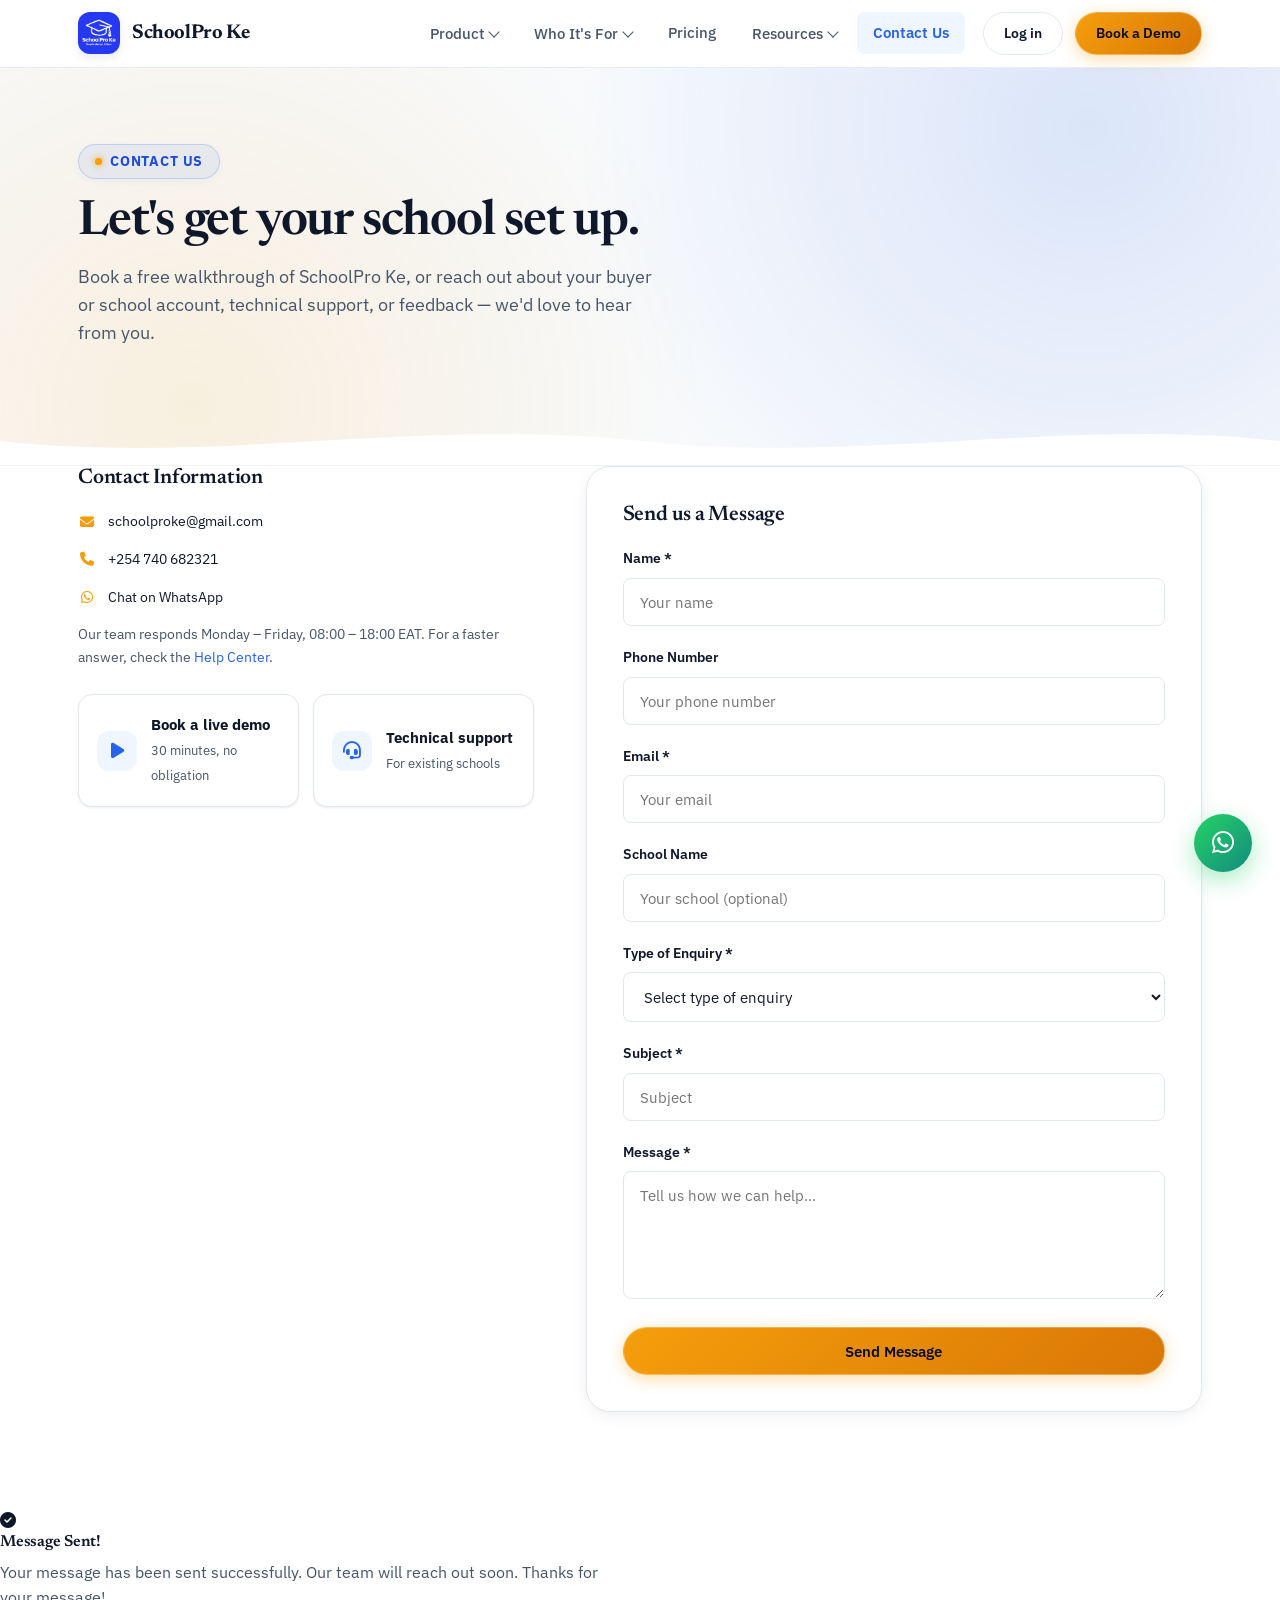
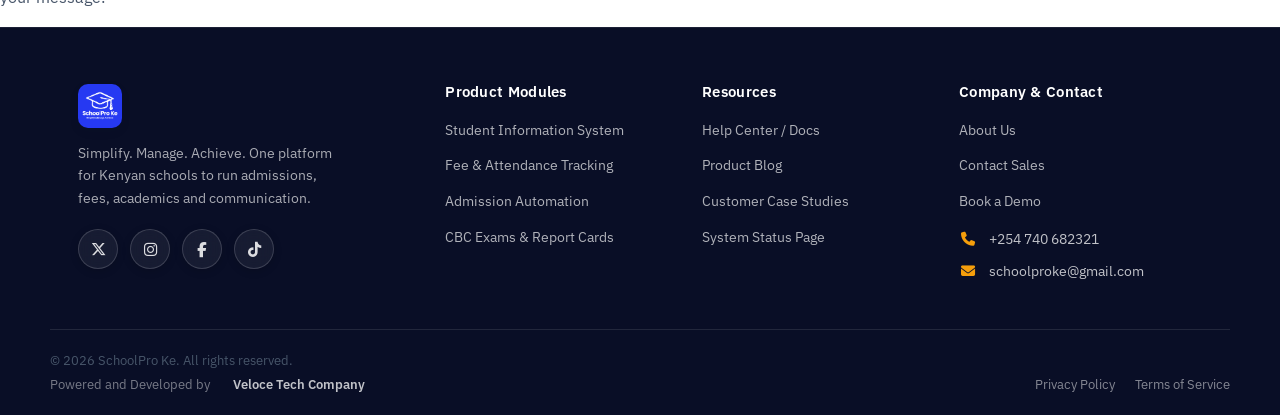
==== commit cdaa772a: "Fix contact form: remove CAPTCHA requirement and add success notification popup" ====
--- a/contact.html
+++ b/contact.html
@@ -122,7 +122,7 @@
         <a href="https://wa.me/254740682321?text=Hello%20SchoolPro%20Ke%2C%20I%20would%20like%20to%20book%20a%20demo." target="_blank" rel="noopener noreferrer">Chat on WhatsApp</a>
       </div>
 
-      <p style="font-size:0.88rem; color:var(--ink-soft);">Our team responds Monday – Friday, 08:00 – 18:00 EAT. For a faster answer, check the <a href="resources.html#help-center" style="color:var(--blue); font-weight:600;">Help Center</a> first.</p>
+      <p style="font-size:0.88rem; color:var(--ink-soft);">Our team responds Monday – Friday, 08:00 – 18:00 EAT. For a faster answer, check the <a href="resources.html#help-center" style="color: var(--blue);">Help Center</a>.</p>
 
       <div class="contact-shortcuts">
         <div class="shortcut-card">
@@ -140,16 +140,19 @@
     <div class="contact-form">
       <h3>Send us a Message</h3>
 
-      <!-- ✅ FormSubmit – redirects to homepage after CAPTCHA -->
-      <form action="https://formsubmit.co/schoolproke@gmail.com" method="POST">
+      <!-- ✅ FormSubmit – NO CAPTCHA, direct submission -->
+      <form id="contactForm" action="https://formsubmit.co/schoolproke@gmail.com" method="POST">
 
         <!-- Hidden fields for FormSubmit -->
         <input type="hidden" name="_cc" value="mweterie9@gmail.com">
         <input type="hidden" name="_autoresponse" value="Thanks for your message, Our Team will keep in touch with you soon! Please note this is a System autoreply.">
         <input type="hidden" name="_template" value="table">
         <input type="hidden" name="_subject" value="New enquiry — SchoolPro Ke website">
-        <!-- ✅ FIXED: Absolute URL required by FormSubmit -->
-        <input type="hidden" name="_next" value="https://edjacra.github.io/SchoolPro-Ke---Website---Copy">
+        <!-- Disable the default redirect – we'll use JS instead -->
+        <input type="hidden" name="_next" value="">
+        <!-- Disable CAPTCHA -->
+        <input type="hidden" name="_captcha" value="false">
+
         <div class="form-group">
           <label>Name *</label>
           <input type="text" id="name" name="name" placeholder="Your name" required>
@@ -191,6 +194,15 @@
 
   </div>
 </section>
+
+<!-- ============================= SUCCESS NOTIFICATION POPUP ============================= -->
+<div id="successNotification" class="success-notification">
+  <div class="success-notification-content">
+    <div class="success-icon"><i class="fas fa-check-circle"></i></div>
+    <h4>Message Sent!</h4>
+    <p>Your message has been sent successfully. Our team will reach out soon. Thanks for your message!</p>
+  </div>
+</div>
 
 <!-- ============================= FOOTER ============================= -->
 <footer class="footer">
@@ -254,5 +266,23 @@
    class="whatsapp-float" target="_blank" rel="noopener noreferrer" aria-label="Chat on WhatsApp"><i class="fab fa-whatsapp"></i></a>
 
 <script src="script.js"></script>
+<script>
+  // Handle form submission with success notification
+  document.getElementById('contactForm').addEventListener('submit', async (e) => {
+    const form = e.target;
+    const notification = document.getElementById('successNotification');
+    
+    // Allow form to submit to FormSubmit
+    // After the form is submitted, show success notification
+    setTimeout(() => {
+      notification.classList.add('show');
+      
+      // Hide notification after 5 seconds
+      setTimeout(() => {
+        notification.classList.remove('show');
+      }, 5000);
+    }, 500);
+  });
+</script>
 </body>
 </html>
--- a/style.css
+++ b/style.css
@@ -1503,24 +1503,52 @@
    Page Hero (Contact / Pricing / Resources)
    =================================================================== */
 .page-hero {
-  background: var(--paper);
-  padding: 72px 0 0;
+  background: radial-gradient(circle at 85% 15%, rgba(37, 99, 235, 0.14) 0%, transparent 45%),
+              radial-gradient(circle at 15% 85%, rgba(245, 158, 11, 0.12) 0%, transparent 45%),
+              var(--paper);
+  padding: 76px 0 0;
   position: relative;
   border-bottom: 1px solid var(--line-soft);
+  overflow: hidden;
 }
 
 .page-hero .container {
   padding-bottom: 52px;
+  position: relative;
+  z-index: 1;
 }
 
 .page-hero .eyebrow {
-  font-size: 0.88rem;
+  font-size: 0.85rem;
   font-weight: 700;
-  color: var(--blue);
-  display: inline-block;
-  margin-bottom: 12px;
+  color: var(--blue-dark);
+  background: rgba(37, 99, 235, 0.08);
+  border: 1px solid rgba(37, 99, 235, 0.2);
+  padding: 6px 16px;
+  border-radius: 999px;
+  display: inline-flex;
+  align-items: center;
+  gap: 8px;
+  margin-bottom: 16px;
   text-transform: uppercase;
   letter-spacing: 0.06em;
+  box-shadow: 0 2px 8px rgba(37, 99, 235, 0.06);
+}
+
+.page-hero .eyebrow::before {
+  content: '';
+  width: 7px;
+  height: 7px;
+  border-radius: 50%;
+  background: var(--amber);
+  box-shadow: 0 0 6px var(--amber);
+}
+
+.page-hero h1 {
+  color: var(--ink);
+  font-size: clamp(2.2rem, 3.8vw, 3.2rem);
+  letter-spacing: -0.025em;
+  margin-bottom: 12px;
 }
 
 .page-hero p {
@@ -1531,6 +1559,8 @@
 
 .wave-divider {
   line-height: 0;
+  position: relative;
+  z-index: 1;
 }
 
 .wave-divider svg {
@@ -1859,6 +1889,159 @@
 .whatsapp-float:hover {
   transform: scale(1.1);
   background: linear-gradient(135deg, #28E16D 0%, #14A090 100%);
+}
+
+/* ===================================================================
+   Legal Pages (Privacy Policy & Terms of Service Trust Styling)
+   =================================================================== */
+.legal-page {
+  background: var(--paper);
+}
+
+.legal-container {
+  max-width: 840px;
+  margin: 0 auto;
+}
+
+.legal-trust-banner {
+  display: flex;
+  align-items: flex-start;
+  gap: 20px;
+  background: linear-gradient(135deg, var(--blue-deep) 0%, #121B3E 100%);
+  color: var(--white);
+  padding: 28px 32px;
+  border-radius: var(--radius-lg);
+  margin-bottom: 36px;
+  border: 1px solid rgba(37, 99, 235, 0.3);
+  box-shadow: 0 14px 36px -8px rgba(9, 14, 38, 0.25);
+  position: relative;
+  overflow: hidden;
+}
+
+.legal-trust-banner::after {
+  content: '';
+  position: absolute;
+  top: 0;
+  right: 0;
+  width: 140px;
+  height: 100%;
+  background: linear-gradient(90deg, transparent, rgba(245, 158, 11, 0.15));
+  pointer-events: none;
+}
+
+.legal-trust-banner .banner-icon {
+  width: 52px;
+  height: 52px;
+  border-radius: 14px;
+  background: rgba(245, 158, 11, 0.18);
+  color: var(--amber);
+  display: flex;
+  align-items: center;
+  justify-content: center;
+  font-size: 1.45rem;
+  flex-shrink: 0;
+  border: 1px solid rgba(245, 158, 11, 0.3);
+}
+
+.legal-trust-banner h4 {
+  color: var(--white);
+  font-size: 1.18rem;
+  margin-bottom: 6px;
+  font-family: var(--font-body);
+}
+
+.legal-trust-banner p {
+  color: rgba(255, 255, 255, 0.88);
+  font-size: 0.95rem;
+  margin: 0;
+  line-height: 1.6;
+}
+
+.legal-card {
+  display: flex;
+  gap: 22px;
+  background: var(--white);
+  border: 1px solid var(--line);
+  border-top: 4px solid var(--blue);
+  border-radius: var(--radius-md);
+  padding: 28px 32px;
+  margin-bottom: 22px;
+  box-shadow: var(--shadow-card);
+  transition: transform 0.25s ease, box-shadow 0.25s ease, border-top-color 0.25s ease;
+}
+
+.legal-card:hover {
+  transform: translateY(-3px);
+  box-shadow: var(--shadow-hover);
+  border-top-color: var(--amber);
+}
+
+.legal-num {
+  width: 40px;
+  height: 40px;
+  border-radius: 50%;
+  background: var(--blue-light);
+  color: var(--blue);
+  font-family: var(--font-mono);
+  font-weight: 700;
+  font-size: 1.1rem;
+  display: flex;
+  align-items: center;
+  justify-content: center;
+  flex-shrink: 0;
+  border: 1px solid rgba(37, 99, 235, 0.2);
+}
+
+.legal-card h3 {
+  font-size: 1.28rem;
+  margin-bottom: 10px;
+  color: var(--ink);
+}
+
+.legal-card p {
+  font-size: 0.96rem;
+  line-height: 1.65;
+  color: var(--ink-soft);
+  margin: 0;
+}
+
+.legal-list {
+  margin-top: 14px;
+  display: flex;
+  flex-direction: column;
+  gap: 10px;
+}
+
+.legal-list li {
+  font-size: 0.94rem;
+  color: var(--ink-soft);
+  line-height: 1.6;
+  position: relative;
+  padding-left: 24px;
+}
+
+.legal-list li::before {
+  content: '✓';
+  position: absolute;
+  left: 0;
+  top: 2px;
+  color: var(--green);
+  font-weight: 700;
+  font-size: 0.88rem;
+}
+
+.legal-email-link {
+  color: var(--blue);
+  font-weight: 600;
+  transition: color 0.2s ease;
+  display: inline-flex;
+  align-items: center;
+  gap: 6px;
+}
+
+.legal-email-link:hover {
+  color: var(--blue-dark);
+  text-decoration: underline;
 }
 
 /* ===================================================================
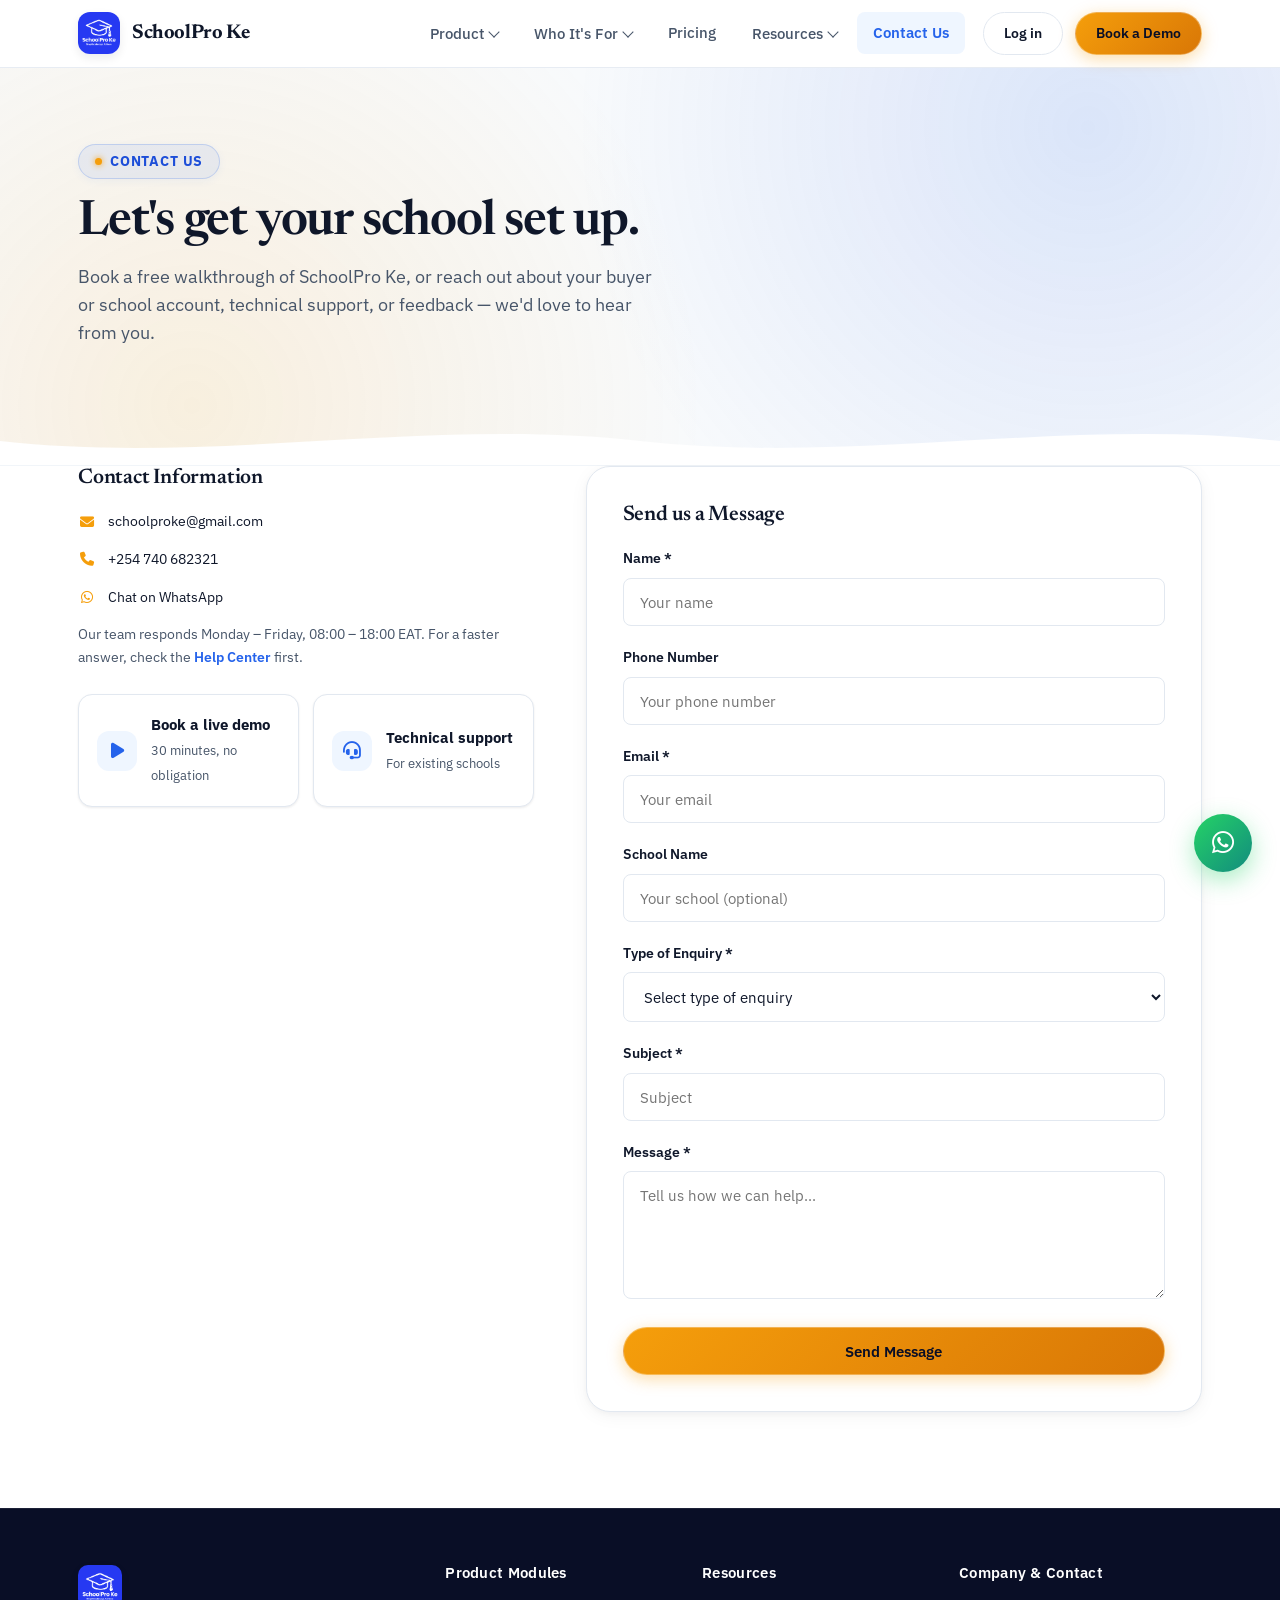
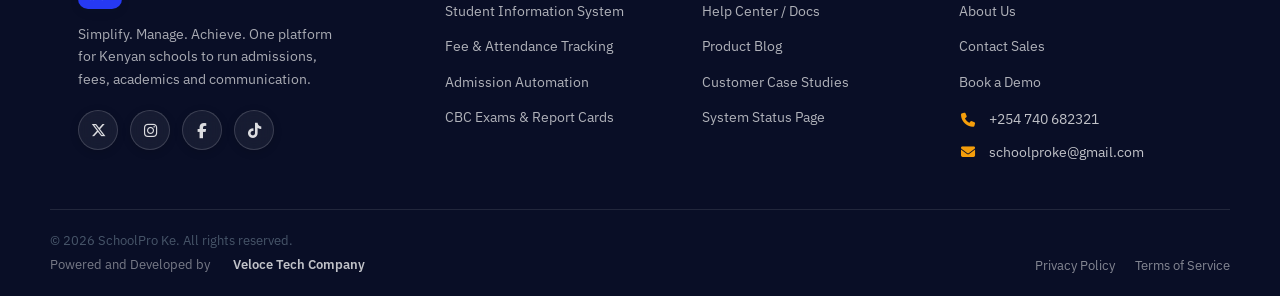
==== commit 5a0c1ffa: "Fix contact form action and update help center link Updated contact form action to include absolute " ====
--- a/contact.html
+++ b/contact.html
@@ -122,7 +122,7 @@
         <a href="https://wa.me/254740682321?text=Hello%20SchoolPro%20Ke%2C%20I%20would%20like%20to%20book%20a%20demo." target="_blank" rel="noopener noreferrer">Chat on WhatsApp</a>
       </div>
 
-      <p style="font-size:0.88rem; color:var(--ink-soft);">Our team responds Monday – Friday, 08:00 – 18:00 EAT. For a faster answer, check the <a href="resources.html#help-center" style="color: var(--blue);">Help Center</a>.</p>
+      <p style="font-size:0.88rem; color:var(--ink-soft);">Our team responds Monday – Friday, 08:00 – 18:00 EAT. For a faster answer, check the <a href="resources.html#help-center" style="color:var(--blue); font-weight:600;">Help Center</a> first.</p>
 
       <div class="contact-shortcuts">
         <div class="shortcut-card">
@@ -140,19 +140,16 @@
     <div class="contact-form">
       <h3>Send us a Message</h3>
 
-      <!-- ✅ FormSubmit – NO CAPTCHA, direct submission -->
-      <form id="contactForm" action="https://formsubmit.co/schoolproke@gmail.com" method="POST">
+      <!-- ✅ FormSubmit – redirects to homepage after CAPTCHA -->
+      <form action="https://formsubmit.co/schoolproke@gmail.com" method="POST">
 
         <!-- Hidden fields for FormSubmit -->
         <input type="hidden" name="_cc" value="mweterie9@gmail.com">
         <input type="hidden" name="_autoresponse" value="Thanks for your message, Our Team will keep in touch with you soon! Please note this is a System autoreply.">
         <input type="hidden" name="_template" value="table">
         <input type="hidden" name="_subject" value="New enquiry — SchoolPro Ke website">
-        <!-- Disable the default redirect – we'll use JS instead -->
-        <input type="hidden" name="_next" value="">
-        <!-- Disable CAPTCHA -->
-        <input type="hidden" name="_captcha" value="false">
-
+        <!-- ✅ FIXED: Absolute URL required by FormSubmit -->
+        <input type="hidden" name="_next" value="https://edjacra.github.io/SchoolPro-Ke---Website---Copy">
         <div class="form-group">
           <label>Name *</label>
           <input type="text" id="name" name="name" placeholder="Your name" required>
@@ -194,15 +191,6 @@
 
   </div>
 </section>
-
-<!-- ============================= SUCCESS NOTIFICATION POPUP ============================= -->
-<div id="successNotification" class="success-notification">
-  <div class="success-notification-content">
-    <div class="success-icon"><i class="fas fa-check-circle"></i></div>
-    <h4>Message Sent!</h4>
-    <p>Your message has been sent successfully. Our team will reach out soon. Thanks for your message!</p>
-  </div>
-</div>
 
 <!-- ============================= FOOTER ============================= -->
 <footer class="footer">
@@ -266,23 +254,6 @@
    class="whatsapp-float" target="_blank" rel="noopener noreferrer" aria-label="Chat on WhatsApp"><i class="fab fa-whatsapp"></i></a>
 
 <script src="script.js"></script>
-<script>
-  // Handle form submission with success notification
-  document.getElementById('contactForm').addEventListener('submit', async (e) => {
-    const form = e.target;
-    const notification = document.getElementById('successNotification');
-    
-    // Allow form to submit to FormSubmit
-    // After the form is submitted, show success notification
-    setTimeout(() => {
-      notification.classList.add('show');
-      
-      // Hide notification after 5 seconds
-      setTimeout(() => {
-        notification.classList.remove('show');
-      }, 5000);
-    }, 500);
-  });
-</script>
 </body>
 </html>
+
